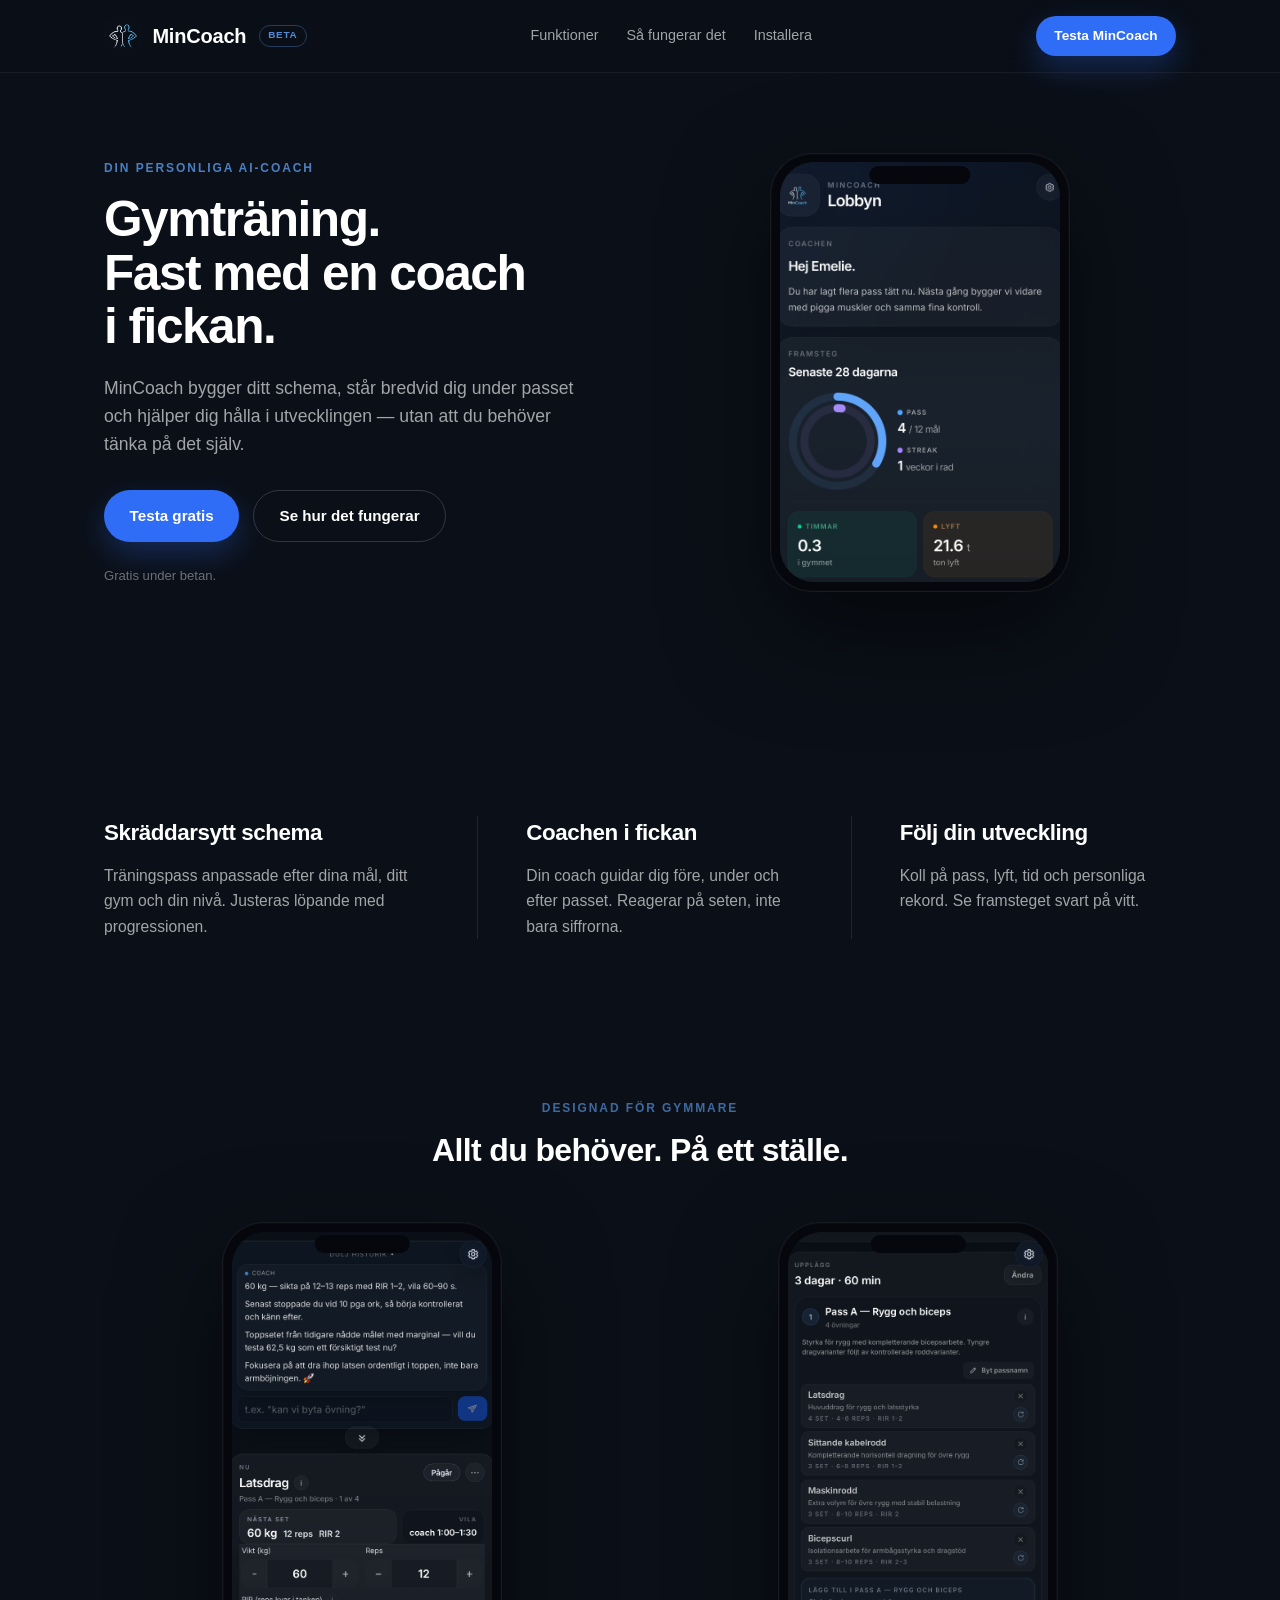
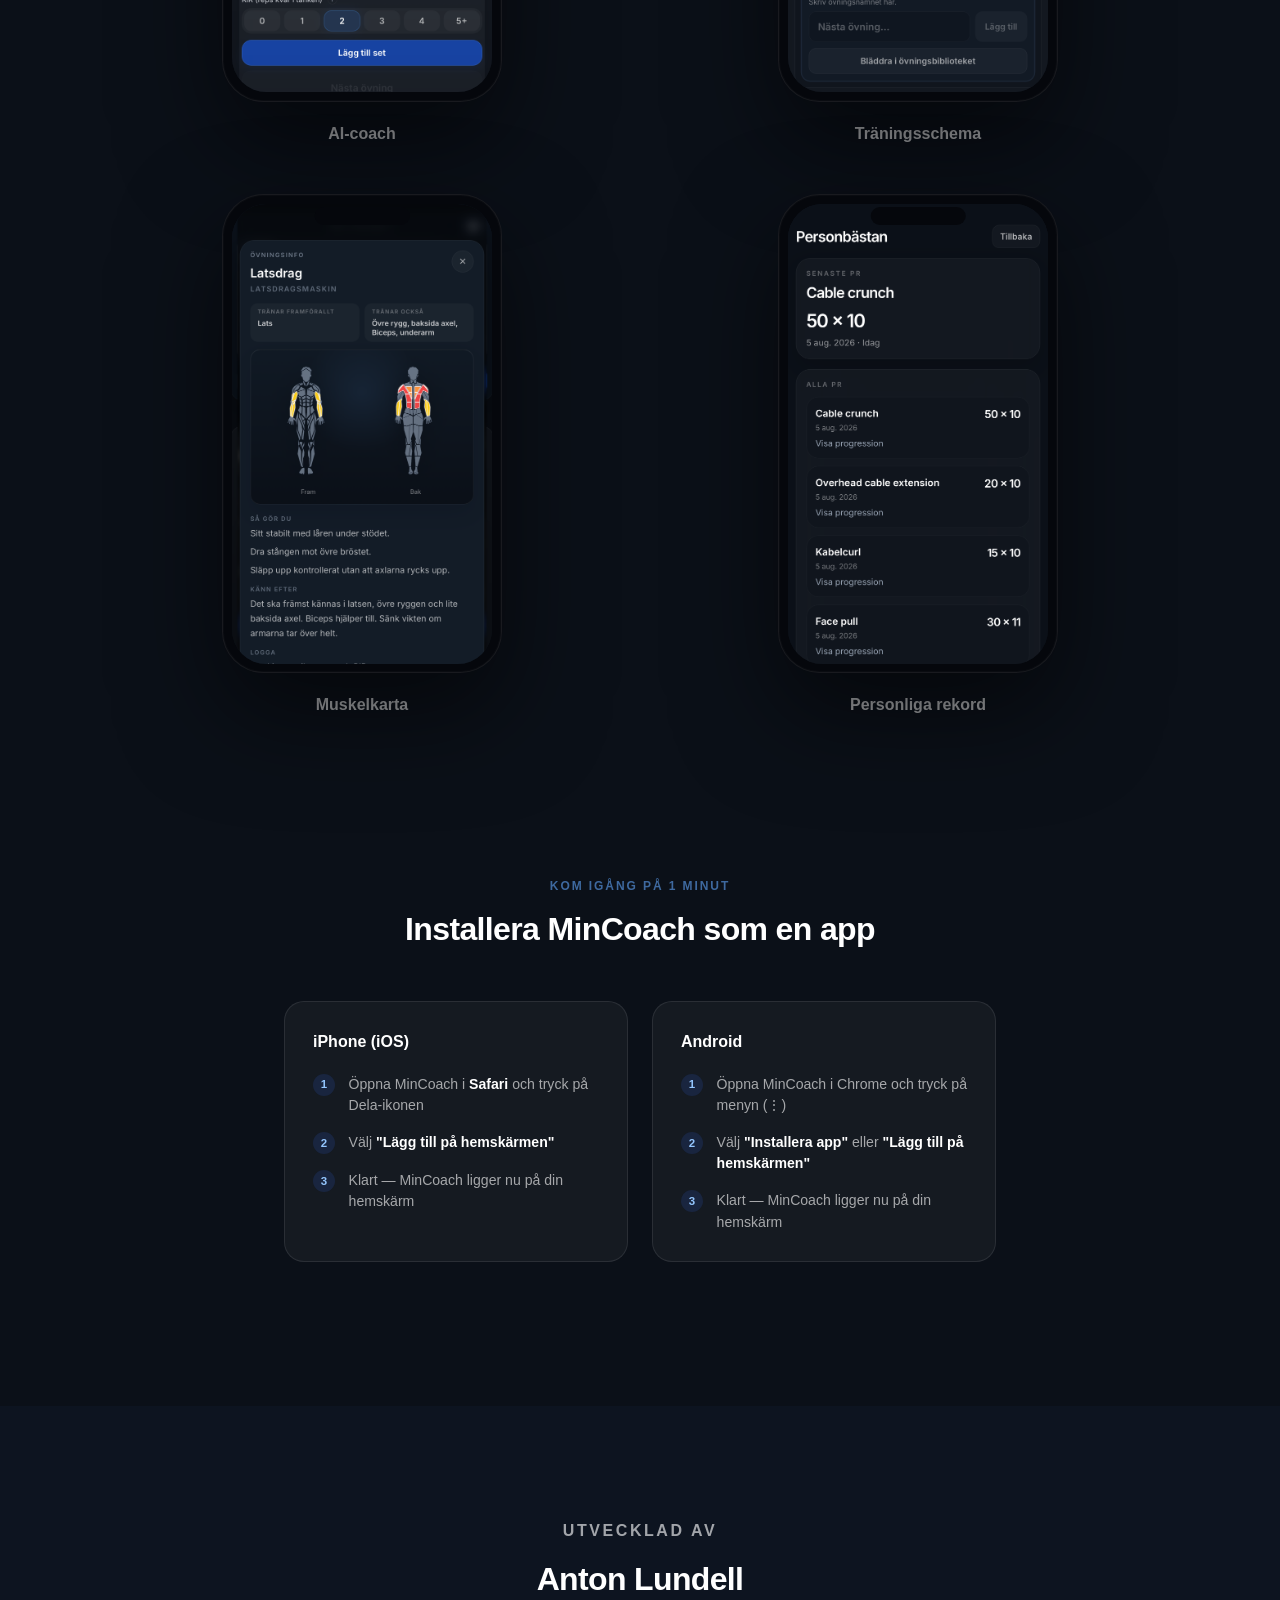
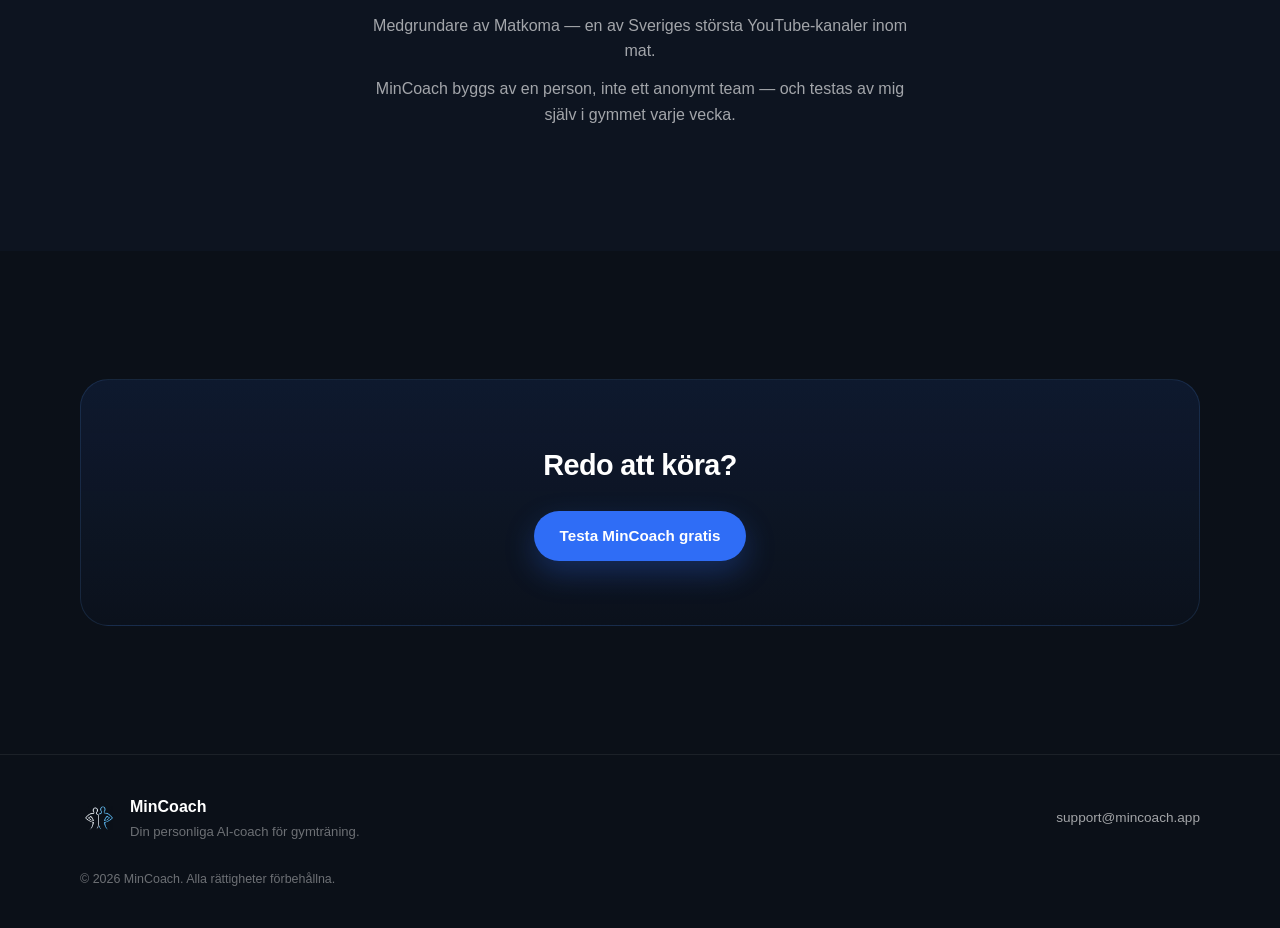
==== index.html @ 14e3d09b "Bygger marknadsföringssida för MinCoach Statisk HTML/CSS-sajt, separat repo från appen. Apple/Tesla-" ====
<!DOCTYPE html>
<html lang="sv">
<head>
<meta charset="UTF-8" />
<meta name="viewport" content="width=device-width, initial-scale=1" />
<title>MinCoach — Din AI-coach i gymmet</title>
<meta name="description" content="MinCoach är en AI-coach för gymträning. Skräddarsytt schema, coachning i realtid under passet, och koll på din utveckling — rakt i fickan." />
<link rel="icon" href="assets/favicon.png" />
<link rel="stylesheet" href="styles.css" />
</head>
<body>

  <header class="nav">
    <div class="nav-inner">
      <a href="#" class="logo">
        <img src="assets/logo-mark.png" alt="" class="logo-mark" />
        MinCoach
        <span class="beta-pill">Beta</span>
      </a>
      <nav class="nav-links">
        <a href="#funktioner">Funktioner</a>
        <a href="#skarmdumpar">Så fungerar det</a>
        <a href="#installera">Installera</a>
      </nav>
      <a href="https://app.mincoach.app" class="btn btn-primary btn-small">Testa MinCoach</a>
    </div>
  </header>

  <main>

    <section class="hero">
      <div class="hero-copy">
        <p class="eyebrow">Din personliga AI-coach</p>
        <h1>Gymträning.<br />Fast med en coach<br />i fickan.</h1>
        <p class="hero-sub">
          MinCoach bygger ditt schema, står bredvid dig under passet och
          hjälper dig hålla i utvecklingen — utan att du behöver tänka på det själv.
        </p>
        <div class="hero-actions">
          <a href="https://app.mincoach.app" class="btn btn-primary">Testa gratis</a>
          <a href="#skarmdumpar" class="btn btn-secondary">Se hur det fungerar</a>
        </div>
        <p class="hero-trust">Gratis under betan.</p>
      </div>

      <div class="hero-visual" aria-hidden="true">
        <div class="phone phone-lg">
          <div class="phone-notch"></div>
          <div class="screen screen-real">
            <img src="assets/screenshots/hero-lobby.png" alt="MinCoach lobby med coachens hälsning och veckans framsteg" />
          </div>
        </div>
      </div>
    </section>

    <section id="funktioner" class="features">
      <div class="feature">
        <h3>Skräddarsytt schema</h3>
        <p>Träningspass anpassade efter dina mål, ditt gym och din nivå. Justeras löpande med progressionen.</p>
      </div>
      <div class="feature">
        <h3>Coachen i fickan</h3>
        <p>Din coach guidar dig före, under och efter passet. Reagerar på seten, inte bara siffrorna.</p>
      </div>
      <div class="feature">
        <h3>Följ din utveckling</h3>
        <p>Koll på pass, lyft, tid och personliga rekord. Se framsteget svart på vitt.</p>
      </div>
    </section>

    <section id="skarmdumpar" class="showcase">
      <p class="section-eyebrow">Designad för gymmare</p>
      <h2>Allt du behöver. På ett ställe.</h2>

      <div class="showcase-grid">
        <figure class="showcase-item">
          <div class="phone phone-sm">
            <div class="phone-notch"></div>
            <div class="screen screen-mini screen-real">
              <img src="assets/screenshots/ai-coach.png" alt="Coachen ger tekniktips och nästa mål mitt i passet" />
            </div>
          </div>
          <figcaption>AI-coach</figcaption>
        </figure>

        <figure class="showcase-item">
          <div class="phone phone-sm">
            <div class="phone-notch"></div>
            <div class="screen screen-mini screen-real">
              <img src="assets/screenshots/schema.png" alt="Träningsschema med pass och övningar" />
            </div>
          </div>
          <figcaption>Träningsschema</figcaption>
        </figure>

        <figure class="showcase-item">
          <div class="phone phone-sm">
            <div class="phone-notch"></div>
            <div class="screen screen-mini screen-real">
              <img src="assets/screenshots/muskelkarta.png" alt="Övningsinfo med muskelkarta för Latsdrag" />
            </div>
          </div>
          <figcaption>Muskelkarta</figcaption>
        </figure>

        <figure class="showcase-item">
          <div class="phone phone-sm">
            <div class="phone-notch"></div>
            <div class="screen screen-mini screen-real">
              <img src="assets/screenshots/personbastan.png" alt="Personbästan med senaste personliga rekord" />
            </div>
          </div>
          <figcaption>Personliga rekord</figcaption>
        </figure>
      </div>
    </section>

    <section id="installera" class="install">
      <p class="section-eyebrow">Kom igång på 1 minut</p>
      <h2>Installera MinCoach som en app</h2>

      <div class="install-grid">
        <div class="install-col">
          <h3>iPhone (iOS)</h3>
          <ol class="steps">
            <li><span class="step-num">1</span><span>Öppna MinCoach i <strong>Safari</strong> och tryck på Dela-ikonen</span></li>
            <li><span class="step-num">2</span><span>Välj <strong>"Lägg till på hemskärmen"</strong></span></li>
            <li><span class="step-num">3</span><span>Klart — MinCoach ligger nu på din hemskärm</span></li>
          </ol>
        </div>
        <div class="install-col">
          <h3>Android</h3>
          <ol class="steps">
            <li><span class="step-num">1</span><span>Öppna MinCoach i Chrome och tryck på menyn (⋮)</span></li>
            <li><span class="step-num">2</span><span>Välj <strong>"Installera app"</strong> eller <strong>"Lägg till på hemskärmen"</strong></span></li>
            <li><span class="step-num">3</span><span>Klart — MinCoach ligger nu på din hemskärm</span></li>
          </ol>
        </div>
      </div>
    </section>

    <section class="founder">
      <div class="founder-inner">
        <p class="section-eyebrow">Utvecklad av</p>
        <h2>Anton Lundell</h2>
        <p>Medgrundare av Matkoma — en av Sveriges största YouTube-kanaler inom mat.</p>
        <p class="founder-note">MinCoach byggs av en person, inte ett anonymt team — och testas av mig själv i gymmet varje vecka.</p>
      </div>
    </section>

    <section class="cta-band">
      <h2>Redo att köra?</h2>
      <a href="https://app.mincoach.app" class="btn btn-primary">Testa MinCoach gratis</a>
    </section>

  </main>

  <footer class="footer">
    <div class="footer-inner">
      <div class="footer-brand">
        <img src="assets/logo-mark.png" alt="" class="logo-mark" />
        <div>
          <p class="footer-title">MinCoach</p>
          <p class="footer-tagline">Din personliga AI-coach för gymträning.</p>
        </div>
      </div>
      <a href="mailto:support@mincoach.app" class="footer-contact">support@mincoach.app</a>
    </div>
    <p class="footer-copy">© 2026 MinCoach. Alla rättigheter förbehållna.</p>
  </footer>

</body>
</html>
---- styles.css ----
:root {
  --bg: #0b1018;
  --bg-soft: #0d1420;
  --card: rgba(255, 255, 255, 0.045);
  --card-border: rgba(255, 255, 255, 0.09);
  --text: #ffffff;
  --text-muted: rgba(255, 255, 255, 0.62);
  --text-faint: rgba(255, 255, 255, 0.4);
  --accent: #2f6df6;
  --accent-hover: #4f83ff;
  --radius-lg: 1.75rem;
  --radius-md: 1.25rem;
  --radius-sm: 0.85rem;
  --max: 1120px;
}

* { box-sizing: border-box; }

html { scroll-behavior: smooth; }

#funktioner, #skarmdumpar, #installera {
  scroll-margin-top: 90px;
}

body {
  margin: 0;
  background: var(--bg);
  color: var(--text);
  font-family: -apple-system, BlinkMacSystemFont, "SF Pro Display", "Segoe UI", Roboto, sans-serif;
  line-height: 1.5;
  -webkit-font-smoothing: antialiased;
}

a { color: inherit; text-decoration: none; }

section { padding: 0 1.5rem; }

/* ---------- Nav ---------- */

.nav {
  position: sticky;
  top: 0;
  z-index: 40;
  background: rgba(11, 16, 24, 0.72);
  backdrop-filter: blur(14px);
  border-bottom: 1px solid rgba(255, 255, 255, 0.06);
}

.nav-inner {
  max-width: var(--max);
  margin: 0 auto;
  display: flex;
  align-items: center;
  justify-content: space-between;
  padding: 1rem 1.5rem;
  gap: 1.5rem;
}

.logo {
  display: flex;
  align-items: center;
  gap: 0.65rem;
  font-weight: 600;
  font-size: 1.25rem;
  letter-spacing: -0.01em;
}

.logo-mark {
  width: 38px;
  height: 38px;
  border-radius: 10px;
  object-fit: cover;
  display: inline-block;
  flex-shrink: 0;
}

.beta-pill {
  font-size: 0.62rem;
  font-weight: 700;
  text-transform: uppercase;
  letter-spacing: 0.08em;
  color: rgba(96, 165, 250, 0.85);
  border: 1px solid rgba(96, 165, 250, 0.3);
  border-radius: 999px;
  padding: 0.15rem 0.5rem;
  margin-left: 0.15rem;
}

.nav-links {
  display: flex;
  gap: 1.75rem;
  font-size: 0.9rem;
  color: var(--text-muted);
}

.nav-links a:hover { color: var(--text); }

@media (max-width: 720px) {
  .nav-links { display: none; }
}

/* ---------- Buttons ---------- */

.btn {
  display: inline-flex;
  align-items: center;
  justify-content: center;
  padding: 0.85rem 1.6rem;
  border-radius: 999px;
  font-size: 0.95rem;
  font-weight: 600;
  transition: background 0.15s ease, border-color 0.15s ease, transform 0.15s ease;
}

.btn:active { transform: scale(0.98); }

.btn-primary {
  background: var(--accent);
  color: #fff;
  box-shadow: 0 12px 30px rgba(47, 109, 246, 0.28);
}

.btn-primary:hover { background: var(--accent-hover); }

.btn-secondary {
  background: transparent;
  border: 1px solid rgba(255, 255, 255, 0.16);
  color: var(--text);
}

.btn-secondary:hover { background: rgba(255, 255, 255, 0.06); }

.btn-small { padding: 0.6rem 1.15rem; font-size: 0.85rem; }

/* ---------- Hero ---------- */

.hero {
  max-width: var(--max);
  margin: 0 auto;
  display: grid;
  grid-template-columns: 1fr 1fr;
  gap: 3rem;
  align-items: center;
  padding-top: 5rem;
  padding-bottom: 5rem;
}

.eyebrow {
  font-size: 0.75rem;
  font-weight: 700;
  text-transform: uppercase;
  letter-spacing: 0.16em;
  color: rgba(96, 165, 250, 0.75);
  margin: 0 0 1rem;
}

.hero h1 {
  font-size: 3.1rem;
  line-height: 1.08;
  letter-spacing: -0.03em;
  margin: 0 0 1.25rem;
  font-weight: 650;
}

.hero-sub {
  font-size: 1.1rem;
  line-height: 1.6;
  color: var(--text-muted);
  max-width: 30rem;
  margin: 0 0 2rem;
}

.hero-actions {
  display: flex;
  gap: 0.85rem;
  flex-wrap: wrap;
  margin-bottom: 1.5rem;
}

.hero-trust {
  margin: 0;
  font-size: 0.82rem;
  color: var(--text-faint);
}

.hero-visual { display: flex; justify-content: center; }

/* ---------- Phone mockup ---------- */

.phone {
  position: relative;
  border-radius: 2.6rem;
  background: #05070c;
  border: 1px solid rgba(255, 255, 255, 0.08);
  box-shadow: 0 40px 100px rgba(0, 0, 0, 0.55), inset 0 0 0 1px rgba(255, 255, 255, 0.02);
  padding: 0.55rem;
}

.phone-lg { width: 300px; }
.phone-sm { width: 280px; }

.phone-notch {
  position: absolute;
  top: 0.75rem;
  left: 50%;
  transform: translateX(-50%);
  width: 34%;
  height: 18px;
  background: #05070c;
  border-radius: 999px;
  z-index: 2;
}

.screen {
  background: linear-gradient(180deg, #0d141f 0%, #0b1018 100%);
  border-radius: 2.15rem;
  padding: 1.6rem 0.85rem 1rem;
  min-height: 420px;
  display: flex;
  flex-direction: column;
  gap: 0.65rem;
}

.screen-mini { min-height: 300px; padding: 1.4rem 0.7rem 0.85rem; gap: 0.55rem; }

.screen-real {
  padding: 0;
  overflow: hidden;
  display: block;
  height: 420px;
}

.screen-mini.screen-real {
  height: 460px;
}

.screen-real img {
  width: 100%;
  height: 100%;
  object-fit: cover;
  object-position: top center;
  display: block;
}

.screen-header {
  display: flex;
  flex-direction: column;
  gap: 0.1rem;
  margin-bottom: 0.35rem;
}

.screen-brand {
  font-size: 0.55rem;
  font-weight: 700;
  letter-spacing: 0.16em;
  color: rgba(96, 165, 250, 0.6);
}

.screen-title {
  font-size: 1.05rem;
  font-weight: 650;
}

.card {
  background: var(--card);
  border: 1px solid var(--card-border);
  border-radius: 1rem;
  padding: 0.8rem 0.9rem;
}

.card-label {
  font-size: 0.55rem;
  font-weight: 700;
  text-transform: uppercase;
  letter-spacing: 0.1em;
  color: var(--text-faint);
  margin: 0 0 0.3rem;
}

.card-title {
  font-size: 0.92rem;
  font-weight: 650;
  margin: 0 0 0.3rem;
}

.card-title.lg { font-size: 1.3rem; }

.card-body {
  font-size: 0.72rem;
  line-height: 1.45;
  color: var(--text-muted);
  margin: 0;
}

.card.mt { margin-top: 0.5rem; }

.ring {
  --pct: 50%;
  width: 64px;
  height: 64px;
  border-radius: 50%;
  margin: 0.4rem 0;
  background: conic-gradient(var(--accent) calc(var(--pct)), rgba(255,255,255,0.08) 0);
  position: relative;
}

.ring::after {
  content: "";
  position: absolute;
  inset: 8px;
  border-radius: 50%;
  background: #0d141f;
}

.stat-row { display: flex; gap: 1.1rem; }

.stat { display: flex; flex-direction: column; gap: 0.15rem; font-size: 0.65rem; }

.dot { width: 6px; height: 6px; border-radius: 50%; margin-bottom: 0.1rem; }
.dot-blue { background: #60a5fa; }
.dot-green { background: #6ee7b7; }

.stat-num { font-size: 0.95rem; font-weight: 650; }
.stat-num small { font-size: 0.65rem; color: var(--text-faint); font-weight: 500; }
.stat-label { color: var(--text-faint); }

.next-card {
  display: flex;
  align-items: center;
  justify-content: space-between;
}

.pill {
  display: inline-flex;
  align-items: center;
  justify-content: center;
  background: var(--accent);
  color: #fff;
  font-size: 0.68rem;
  font-weight: 650;
  padding: 0.45rem 0.8rem;
  border-radius: 999px;
}

.pill-block { width: 100%; margin-top: 0.5rem; }

.mini-log { display: flex; flex-direction: column; gap: 0.4rem; }

.mini-row {
  display: flex;
  justify-content: space-between;
  gap: 0.5rem;
  font-size: 0.68rem;
  background: rgba(255,255,255,0.03);
  border: 1px solid rgba(255,255,255,0.06);
  border-radius: 0.6rem;
  padding: 0.45rem 0.6rem;
  white-space: nowrap;
}

.mini-row.muted { opacity: 0.5; }

.timer-ring {
  width: 100%;
  height: 46px;
  border-radius: 0.8rem;
  background: linear-gradient(90deg, rgba(96,165,250,0.35) 40%, rgba(255,255,255,0.05) 0);
  border: 1px solid rgba(255,255,255,0.08);
}

.input-row { display: flex; gap: 0.4rem; align-items: center; }

.chip {
  flex: 1;
  text-align: center;
  padding: 0.5rem 0;
  border-radius: 0.6rem;
  background: rgba(255,255,255,0.04);
  border: 1px solid rgba(255,255,255,0.08);
  font-size: 0.8rem;
  font-weight: 600;
}

.chip-fill { background: rgba(47,109,246,0.14); border-color: rgba(96,165,250,0.3); flex: 2; }

.bar-chart {
  display: flex;
  align-items: flex-end;
  gap: 0.4rem;
  height: 56px;
  margin: 0.3rem 0;
}

.bar-chart span {
  flex: 1;
  height: var(--h);
  background: linear-gradient(180deg, #60a5fa, rgba(47,109,246,0.35));
  border-radius: 0.3rem;
}

/* ---------- Section headers ---------- */

.section-eyebrow {
  font-size: 0.75rem;
  font-weight: 700;
  text-transform: uppercase;
  letter-spacing: 0.16em;
  color: rgba(96, 165, 250, 0.6);
  text-align: center;
  margin: 0 0 0.6rem;
}

.showcase h2,
.founder h2 {
  text-align: center;
  font-size: 2rem;
  letter-spacing: -0.02em;
  margin: 0 0 3rem;
}

/* ---------- Features ---------- */

.features {
  max-width: var(--max);
  margin: 9rem auto 10rem;
  display: grid;
  grid-template-columns: repeat(3, 1fr);
  gap: 3rem;
}

.feature {
  padding: 0 0 0 3rem;
  border-left: 1px solid rgba(255, 255, 255, 0.09);
}

.feature:first-child {
  padding-left: 0;
  border-left: none;
}

.feature h3 {
  font-size: 1.4rem;
  font-weight: 650;
  margin: 0 0 0.85rem;
  letter-spacing: -0.02em;
}

.feature p {
  font-size: 0.98rem;
  line-height: 1.6;
  color: var(--text-muted);
  margin: 0;
}

/* ---------- Showcase ---------- */

.showcase { max-width: var(--max); margin: 0 auto 10rem; text-align: center; }

.showcase-grid {
  display: grid;
  grid-template-columns: repeat(2, 1fr);
  gap: 3rem 2.5rem;
  justify-items: center;
}

.showcase-item { margin: 0; }

.showcase-item figcaption {
  margin-top: 1.25rem;
  font-size: 1rem;
  font-weight: 600;
  color: var(--text-muted);
}

/* ---------- Install ---------- */

.install { max-width: 760px; margin: 0 auto 9rem; text-align: center; }

.install h2 { font-size: 2rem; letter-spacing: -0.02em; margin: 0 0 3rem; }

.install-grid {
  display: grid;
  grid-template-columns: 1fr 1fr;
  gap: 1.5rem;
  text-align: left;
}

.install-col {
  background: var(--card);
  border: 1px solid var(--card-border);
  border-radius: var(--radius-md);
  padding: 1.75rem;
}

.install-col h3 {
  display: flex;
  align-items: center;
  gap: 0.5rem;
  font-size: 1rem;
  margin: 0 0 1.25rem;
}

.steps { list-style: none; margin: 0; padding: 0; display: flex; flex-direction: column; gap: 1rem; }

.steps li { display: flex; gap: 0.85rem; align-items: flex-start; font-size: 0.88rem; color: var(--text-muted); line-height: 1.5; }

.step-num {
  flex-shrink: 0;
  width: 22px;
  height: 22px;
  border-radius: 50%;
  background: rgba(47, 109, 246, 0.14);
  color: #93c5fd;
  font-size: 0.72rem;
  font-weight: 700;
  display: flex;
  align-items: center;
  justify-content: center;
}

.steps strong { color: var(--text); }

/* ---------- Founder ---------- */

.founder { padding: 7rem 1.5rem; background: var(--bg-soft); }

.founder-inner { max-width: 560px; margin: 0 auto; text-align: center; }

.founder h2 { margin-bottom: 0.6rem; }

.founder p {
  font-size: 1rem;
  color: var(--text-muted);
  line-height: 1.6;
  margin: 0 0 0.75rem;
}

.founder-note { font-size: 0.88rem; color: var(--text-faint); }

/* ---------- CTA band ---------- */

.cta-band {
  max-width: var(--max);
  margin: 8rem auto;
  text-align: center;
  padding: 4rem 2rem;
  background: linear-gradient(180deg, rgba(47,109,246,0.1), rgba(47,109,246,0.02));
  border: 1px solid rgba(96,165,250,0.14);
  border-radius: var(--radius-lg);
}

.cta-band h2 { font-size: 1.8rem; margin: 0 0 1.5rem; letter-spacing: -0.02em; }

/* ---------- Footer ---------- */

.footer { border-top: 1px solid rgba(255,255,255,0.07); padding: 2.5rem 1.5rem; }

.footer-inner {
  max-width: var(--max);
  margin: 0 auto;
  display: flex;
  align-items: center;
  justify-content: space-between;
  gap: 1rem;
  flex-wrap: wrap;
}

.footer-brand { display: flex; align-items: center; gap: 0.75rem; }

.footer-title { font-weight: 650; margin: 0; }
.footer-tagline { font-size: 0.82rem; color: var(--text-faint); margin: 0.15rem 0 0; }

.footer-contact { font-size: 0.85rem; color: var(--text-muted); }
.footer-contact:hover { color: var(--text); }

.footer-copy {
  max-width: var(--max);
  margin: 1.75rem auto 0;
  font-size: 0.78rem;
  color: var(--text-faint);
}

/* ---------- Responsive ---------- */

@media (max-width: 900px) {
  .hero { grid-template-columns: 1fr; padding-top: 3rem; text-align: center; }
  .hero-copy { display: flex; flex-direction: column; align-items: center; }
  .hero-actions { justify-content: center; }
  .hero h1 { font-size: 2.3rem; }
  .features { grid-template-columns: 1fr; gap: 2.5rem; text-align: center; margin: 6rem auto 7rem; }
  .feature { padding: 2.5rem 0 0; border-left: none; border-top: 1px solid rgba(255, 255, 255, 0.09); }
  .feature:first-child { padding-top: 0; border-top: none; }
  .install-grid { grid-template-columns: 1fr; }
}

@media (max-width: 640px) {
  .showcase-grid { grid-template-columns: 1fr; gap: 3.5rem; }
  .phone-sm { width: 100%; max-width: 280px; }
}

@media (max-width: 480px) {
  .phone-lg { width: 240px; }
}
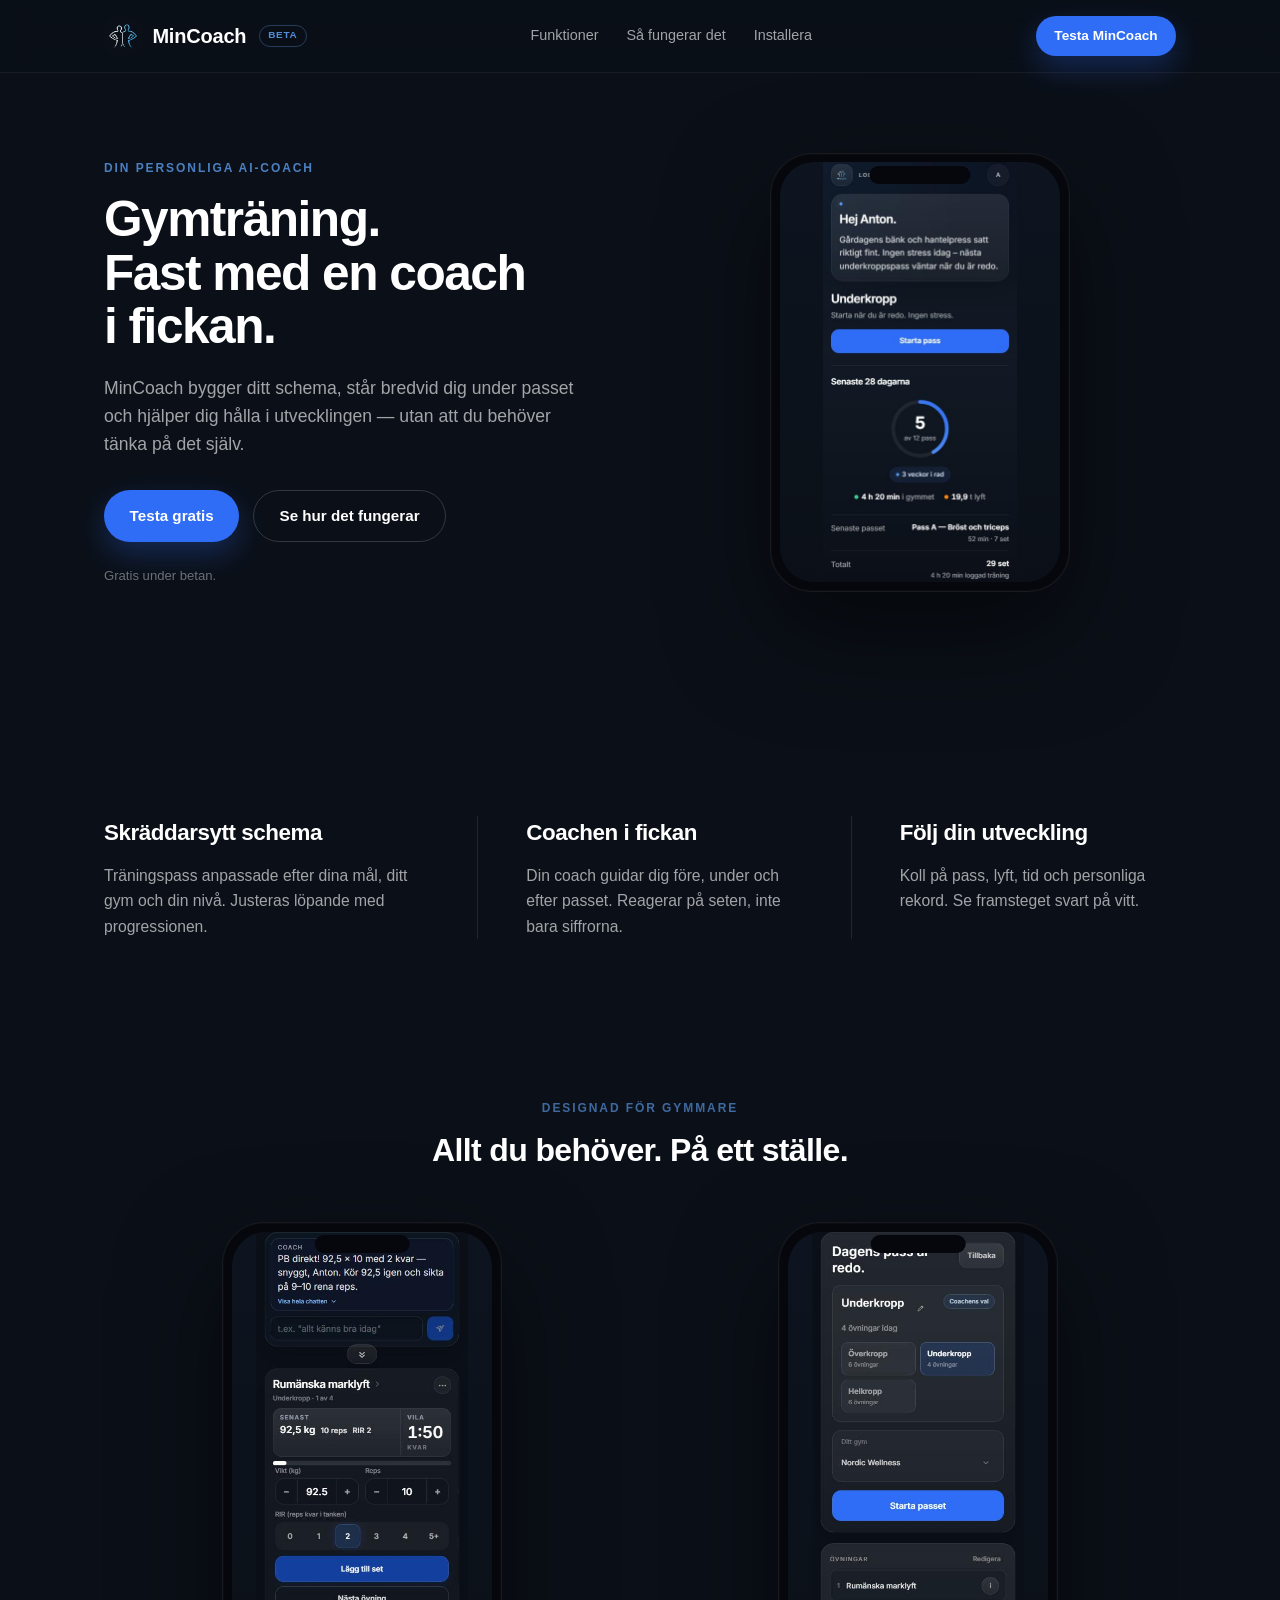
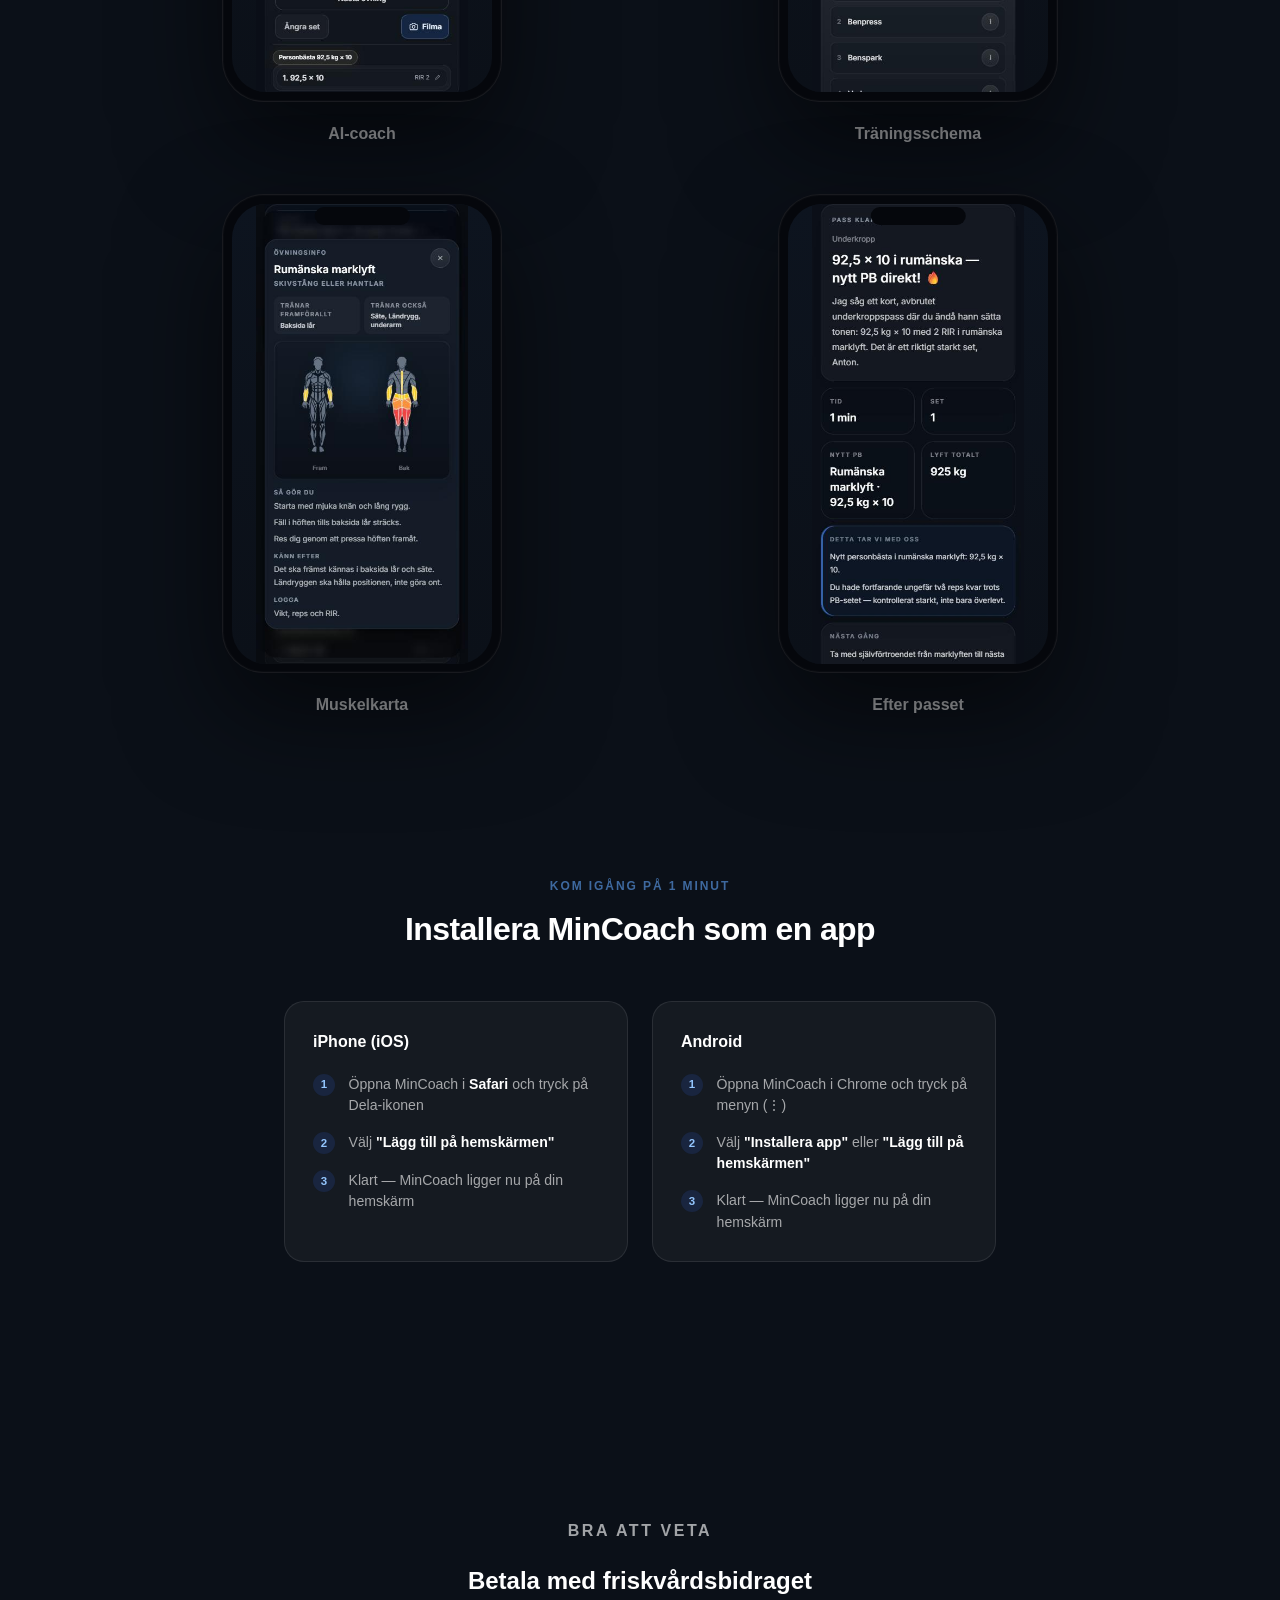
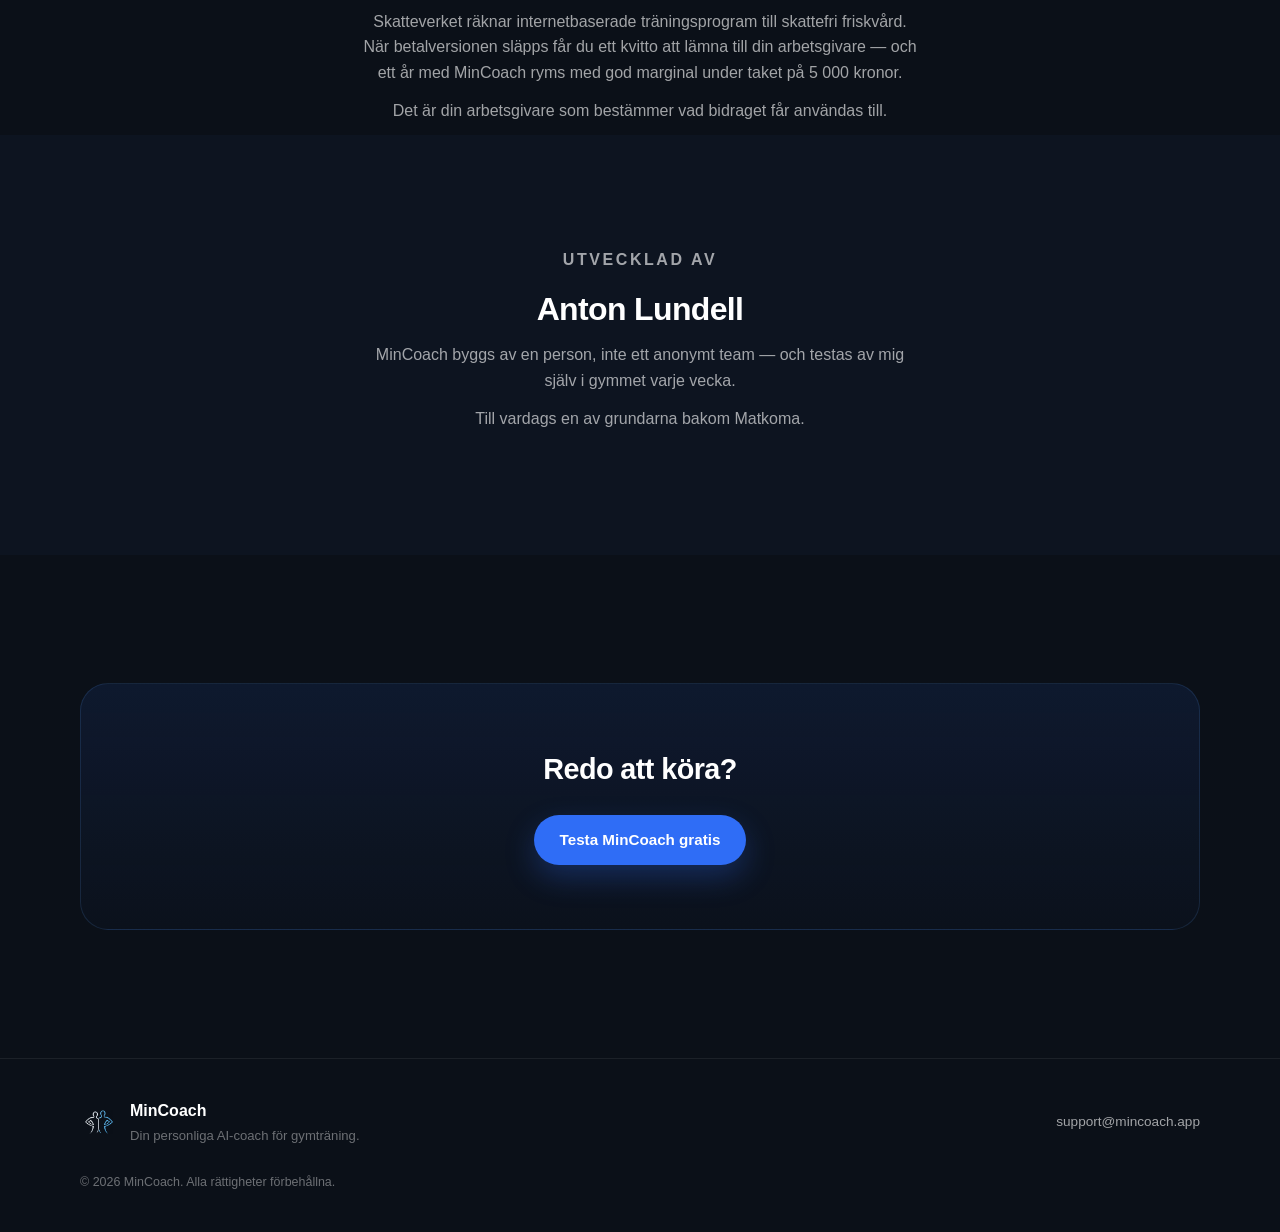
==== commit 727b9f74: "Hela skärmdumpen syns, friskvårdsbidraget nämns, och Matkoma tonas ner Tre saker på sajten.  1. Skär" ====
--- a/index.html
+++ b/index.html
@@ -47,7 +47,7 @@
         <div class="phone phone-lg">
           <div class="phone-notch"></div>
           <div class="screen screen-real">
-            <img src="assets/screenshots/hero-lobby.png" alt="MinCoach lobby med coachens hälsning och veckans framsteg" />
+            <img src="assets/screenshots/hero-lobby.jpg" alt="MinCoach lobby: coachen hälsar och sammanfattar senaste 28 dagarna" />
           </div>
         </div>
       </div>
@@ -77,7 +77,7 @@
           <div class="phone phone-sm">
             <div class="phone-notch"></div>
             <div class="screen screen-mini screen-real">
-              <img src="assets/screenshots/ai-coach.png" alt="Coachen ger tekniktips och nästa mål mitt i passet" />
+              <img src="assets/screenshots/ai-coach.jpg" alt="Coachen reagerar på ett nytt personbästa mitt i passet" />
             </div>
           </div>
           <figcaption>AI-coach</figcaption>
@@ -87,7 +87,7 @@
           <div class="phone phone-sm">
             <div class="phone-notch"></div>
             <div class="screen screen-mini screen-real">
-              <img src="assets/screenshots/schema.png" alt="Träningsschema med pass och övningar" />
+              <img src="assets/screenshots/schema.jpg" alt="Dagens pass med val av upplägg, gym och övningslista" />
             </div>
           </div>
           <figcaption>Träningsschema</figcaption>
@@ -97,7 +97,7 @@
           <div class="phone phone-sm">
             <div class="phone-notch"></div>
             <div class="screen screen-mini screen-real">
-              <img src="assets/screenshots/muskelkarta.png" alt="Övningsinfo med muskelkarta för Latsdrag" />
+              <img src="assets/screenshots/muskelkarta.jpg" alt="Övningsinfo för rumänska marklyft med muskelkarta fram och bak" />
             </div>
           </div>
           <figcaption>Muskelkarta</figcaption>
@@ -107,10 +107,10 @@
           <div class="phone phone-sm">
             <div class="phone-notch"></div>
             <div class="screen screen-mini screen-real">
-              <img src="assets/screenshots/personbastan.png" alt="Personbästan med senaste personliga rekord" />
+              <img src="assets/screenshots/sammanfattning.jpg" alt="Sammanfattning efter passet med nytt personbästa och vad vi tar med oss" />
             </div>
           </div>
-          <figcaption>Personliga rekord</figcaption>
+          <figcaption>Efter passet</figcaption>
         </figure>
       </div>
     </section>
@@ -139,12 +139,28 @@
       </div>
     </section>
 
+    <section class="friskvard">
+      <div class="friskvard-inner">
+        <p class="section-eyebrow">Bra att veta</p>
+        <h2>Betala med friskvårdsbidraget</h2>
+        <p>
+          Skatteverket räknar internetbaserade träningsprogram till skattefri
+          friskvård. När betalversionen släpps får du ett kvitto att lämna till
+          din arbetsgivare — och ett år med MinCoach ryms med god marginal
+          under taket på 5&nbsp;000 kronor.
+        </p>
+        <p class="friskvard-note">
+          Det är din arbetsgivare som bestämmer vad bidraget får användas till.
+        </p>
+      </div>
+    </section>
+
     <section class="founder">
       <div class="founder-inner">
         <p class="section-eyebrow">Utvecklad av</p>
         <h2>Anton Lundell</h2>
-        <p>Medgrundare av Matkoma — en av Sveriges största YouTube-kanaler inom mat.</p>
-        <p class="founder-note">MinCoach byggs av en person, inte ett anonymt team — och testas av mig själv i gymmet varje vecka.</p>
+        <p>MinCoach byggs av en person, inte ett anonymt team — och testas av mig själv i gymmet varje vecka.</p>
+        <p class="founder-note">Till vardags en av grundarna bakom Matkoma.</p>
       </div>
     </section>
 
--- a/styles.css
+++ b/styles.css
@@ -234,10 +234,13 @@
   height: 460px;
 }
 
+/* contain, inte cover. Med cover beskars skärmdumparna i sidled — "God kväll
+   Emelie" blev "Emelie" och "Senaste 28 dagarna" blev "aste 28 dagarna".
+   Poängen med bilden är att visa appen, inte att fylla ramen. */
 .screen-real img {
   width: 100%;
   height: 100%;
-  object-fit: cover;
+  object-fit: contain;
   object-position: top center;
   display: block;
 }
@@ -522,6 +525,25 @@
 
 /* ---------- Founder ---------- */
 
+/* ---------- Friskvård ---------- */
+
+.friskvard { padding: 7rem 1.5rem 0; }
+
+.friskvard-inner { max-width: 560px; margin: 0 auto; text-align: center; }
+
+.friskvard h2 { margin-bottom: 0.6rem; }
+
+.friskvard p {
+  font-size: 1rem;
+  color: var(--text-muted);
+  line-height: 1.6;
+  margin: 0 0 0.75rem;
+}
+
+.friskvard-note { font-size: 0.88rem; color: var(--text-faint); }
+
+/* ---------- Founder ---------- */
+
 .founder { padding: 7rem 1.5rem; background: var(--bg-soft); }
 
 .founder-inner { max-width: 560px; margin: 0 auto; text-align: center; }
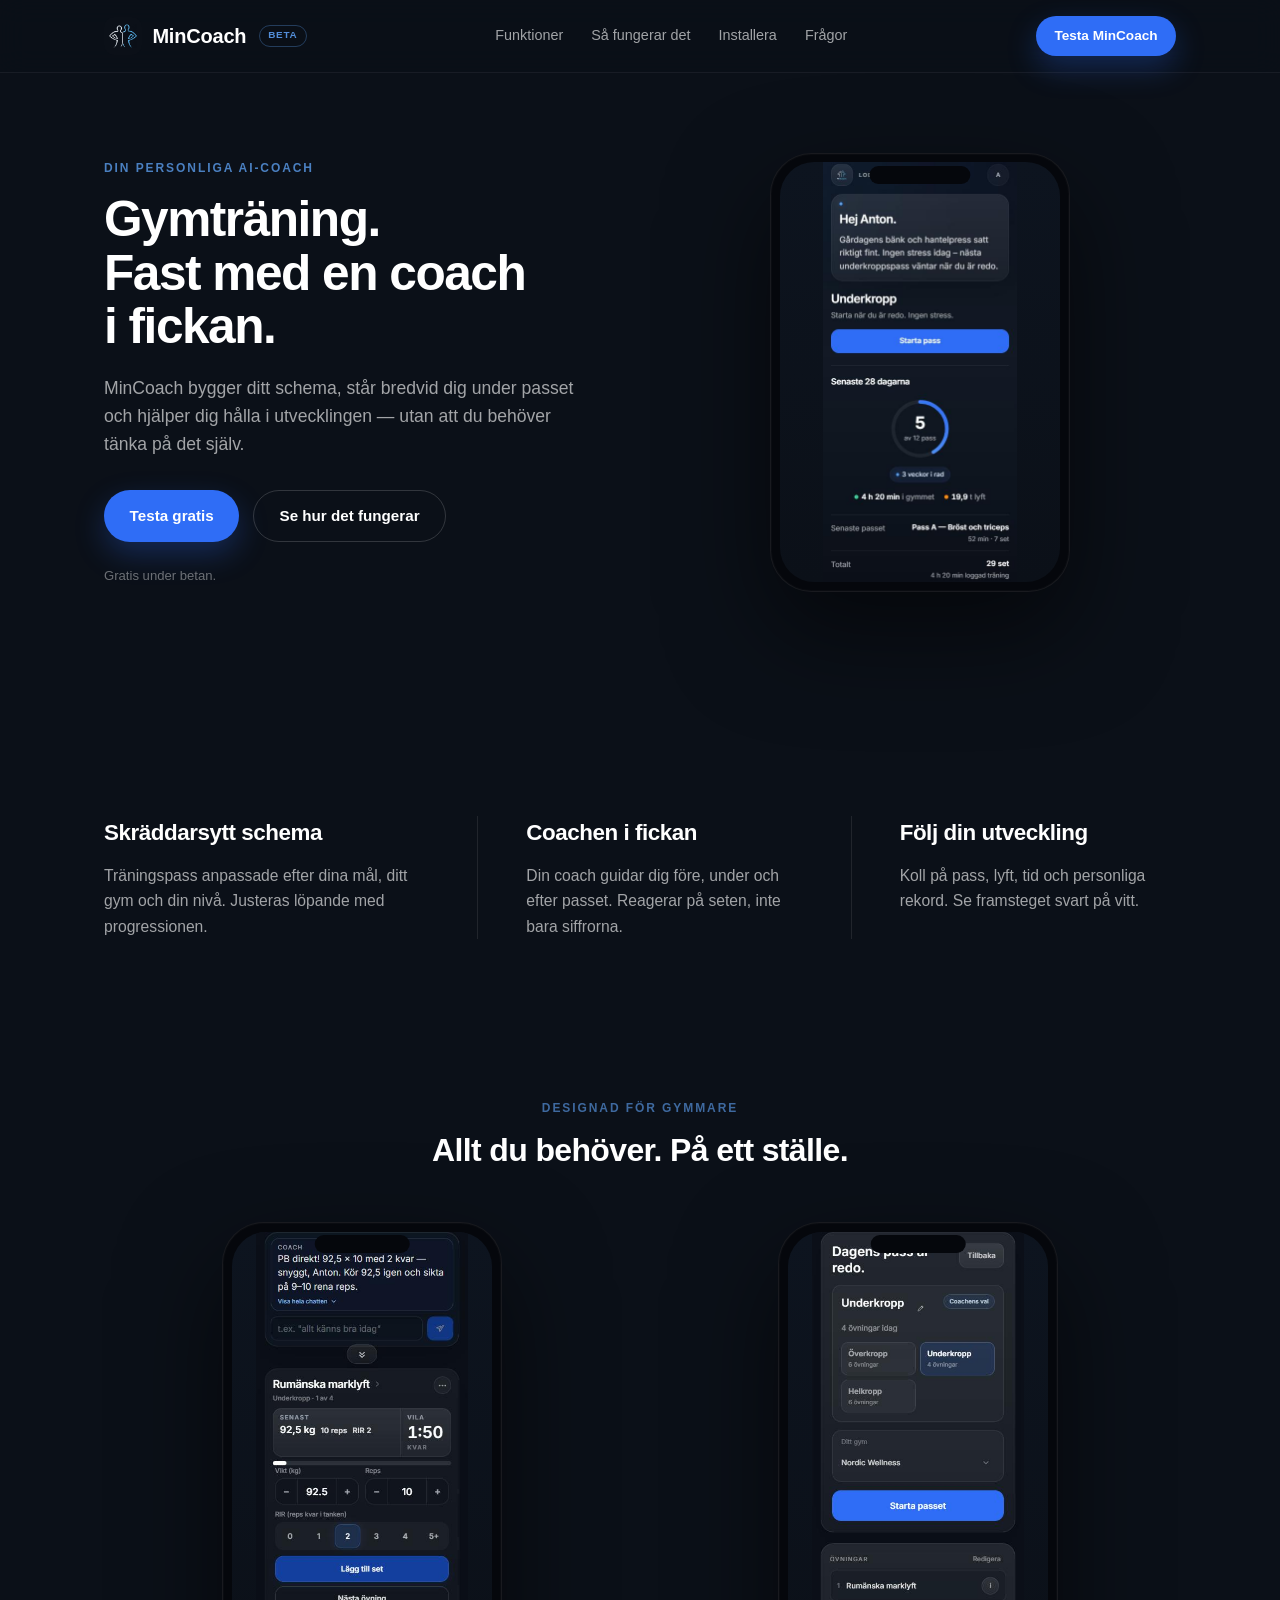
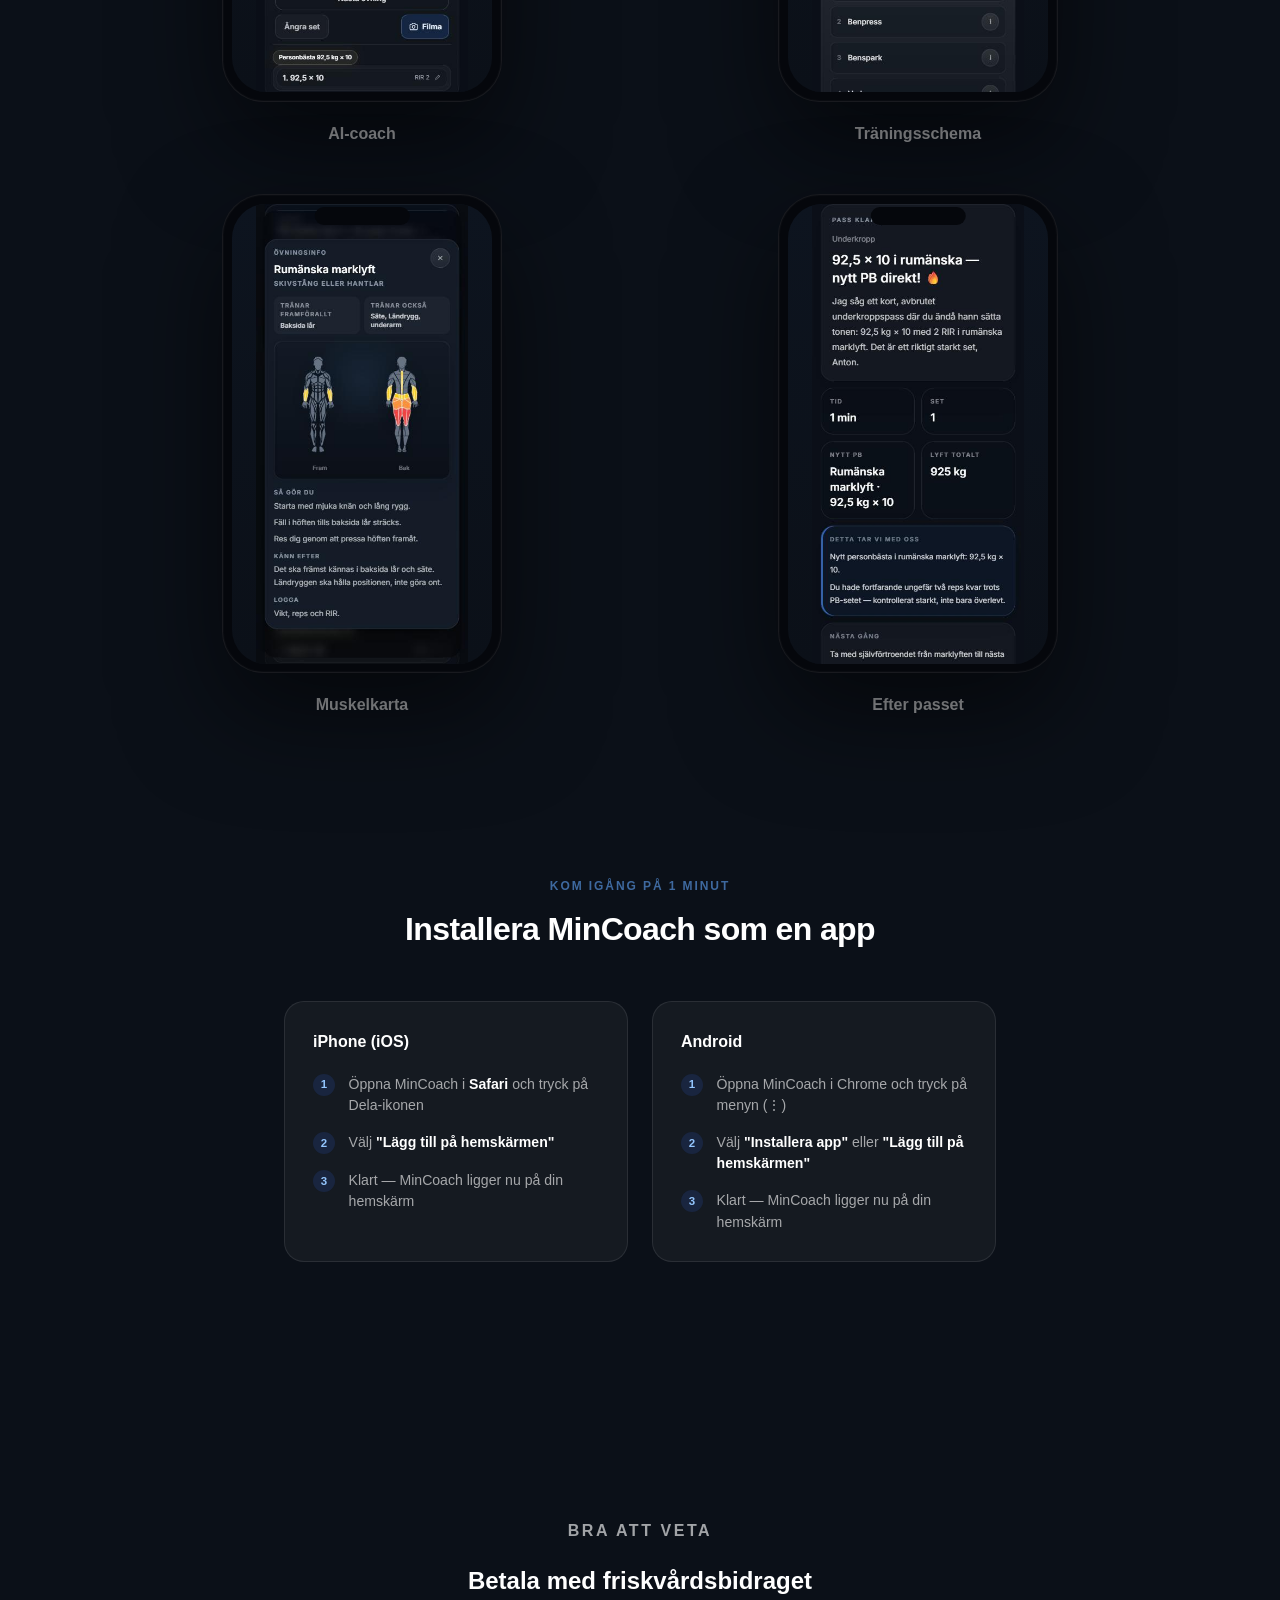
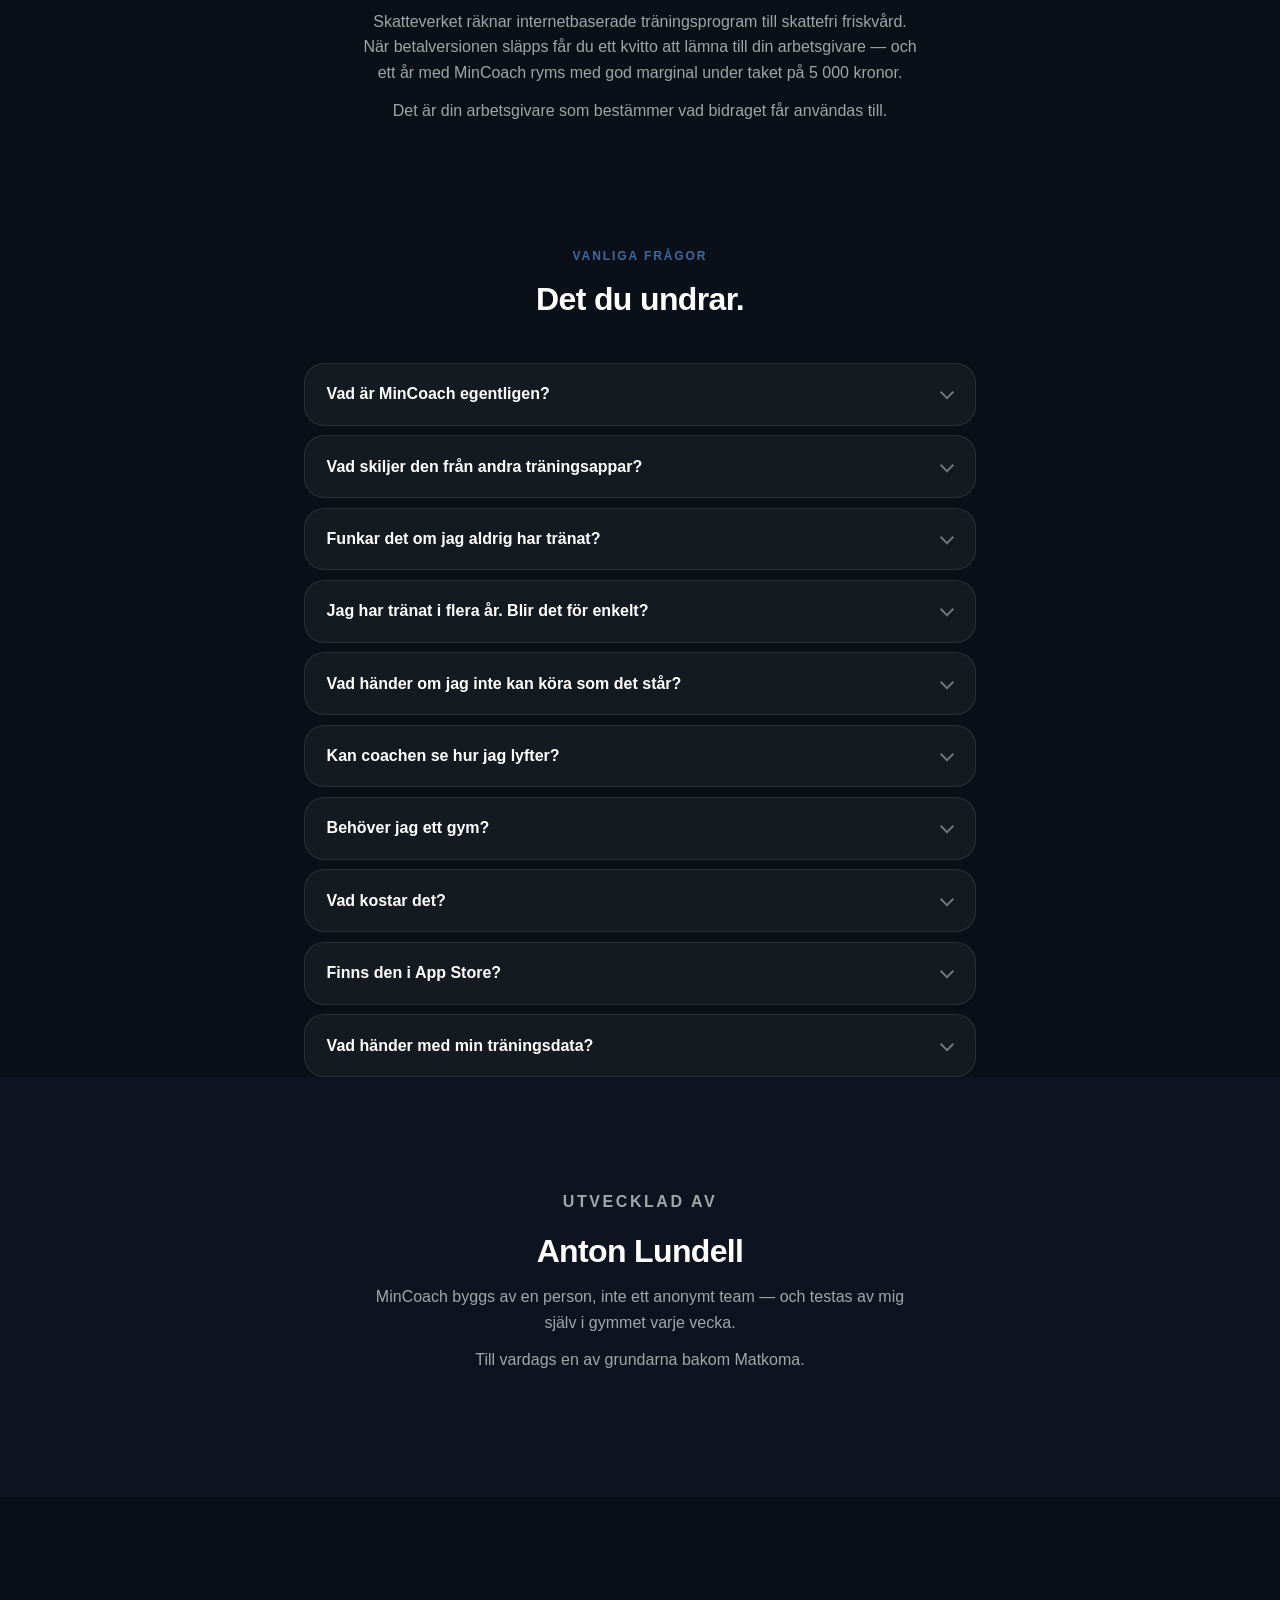
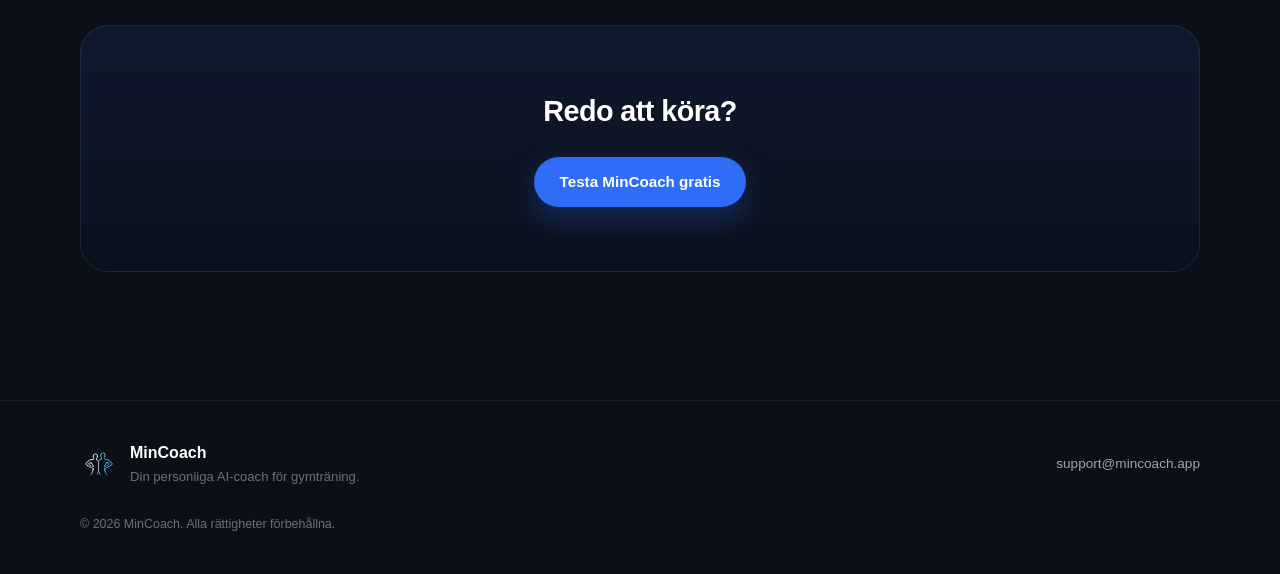
==== commit 8272ee8b: "Vanliga frågor, med Adrians egna ord Tio frågor, som accordion i ren HTML (details/summary) — ingen " ====
--- a/index.html
+++ b/index.html
@@ -21,6 +21,7 @@
         <a href="#funktioner">Funktioner</a>
         <a href="#skarmdumpar">Så fungerar det</a>
         <a href="#installera">Installera</a>
+        <a href="#fragor">Frågor</a>
       </nav>
       <a href="https://app.mincoach.app" class="btn btn-primary btn-small">Testa MinCoach</a>
     </div>
@@ -155,6 +156,145 @@
       </div>
     </section>
 
+    <section id="fragor" class="faq">
+      <p class="section-eyebrow">Vanliga frågor</p>
+      <h2>Det du undrar.</h2>
+
+      <div class="faq-list">
+        <details class="faq-item">
+          <summary>Vad är MinCoach egentligen?</summary>
+          <div class="faq-body">
+            <p>
+              En coach, inte en träningsdagbok. Den bygger ditt schema, följer
+              med in i gymmet och säger något om setet du just gjorde — i stället
+              för att bara spara siffran.
+            </p>
+          </div>
+        </details>
+
+        <details class="faq-item">
+          <summary>Vad skiljer den från andra träningsappar?</summary>
+          <div class="faq-body">
+            <p>
+              De flesta appar bygger ett program och lämnar dig sedan ensam med
+              det. MinCoach står kvar under passet. Den ser att du fick två reps
+              mer än sist, att marginalen krympte på tredje setet, att du står i
+              ett annat gym idag — och svarar på det, medan du står där.
+            </p>
+          </div>
+        </details>
+
+        <details class="faq-item">
+          <summary>Funkar det om jag aldrig har tränat?</summary>
+          <div class="faq-body">
+            <p>
+              Du behöver inte kunna något om program, progression eller
+              periodisering. Det är coachens jobb, och den förklarar varför den
+              gör som den gör om du frågar.
+            </p>
+            <p>
+              En sak får du lära dig: efter varje set frågar coachen hur många
+              reps du hade kvar. I början gissar man. Det är helt okej — det är
+              så man lär sig känna skillnad på tungt och nästan slut.
+            </p>
+          </div>
+        </details>
+
+        <details class="faq-item">
+          <summary>Jag har tränat i flera år. Blir det för enkelt?</summary>
+          <div class="faq-body">
+            <p>
+              En av betatestarna har tränat länge. Han körde fem kilo på ett
+              framåtlyft, coachen sa att det var för lätt och föreslog 7,5. Han
+              ville ta tio. Det gick inte.
+            </p>
+            <blockquote class="faq-quote">
+              <p>"Så den visste min begränsning bättre än mig 😂"</p>
+              <cite>Adrian, betatestare</cite>
+            </blockquote>
+          </div>
+        </details>
+
+        <details class="faq-item">
+          <summary>Vad händer om jag inte kan köra som det står?</summary>
+          <div class="faq-body">
+            <p>
+              Maskinen är upptagen, axeln känns konstig, du har bara fyrtio
+              minuter. Säg det till coachen — den justerar hellre passet än låter
+              dig hoppa över det.
+            </p>
+            <p>
+              Schemat är ett förslag, inte ett kontrakt.
+            </p>
+          </div>
+        </details>
+
+        <details class="faq-item">
+          <summary>Kan coachen se hur jag lyfter?</summary>
+          <div class="faq-body">
+            <p>
+              Ja. Det finns en kameraknapp i passet — filma ett set, så tittar
+              coachen på det och säger vad den ser.
+            </p>
+            <p>
+              Klippet sparas aldrig. Coachen ser det en gång, skriver sin
+              kommentar, och sedan är det borta.
+            </p>
+          </div>
+        </details>
+
+        <details class="faq-item">
+          <summary>Behöver jag ett gym?</summary>
+          <div class="faq-body">
+            <p>
+              Nej. Berätta vilken utrustning du har, så bygger coachen efter det
+              — hemma, i ett litet gym eller på ett stort. Tränar du på flera
+              ställen håller den isär vikterna per gym.
+            </p>
+          </div>
+        </details>
+
+        <details class="faq-item">
+          <summary>Vad kostar det?</summary>
+          <div class="faq-body">
+            <p>
+              Just nu ingenting. MinCoach är i beta, och betan är gratis.
+            </p>
+            <p>
+              När betalversionen kommer säger vi till i god tid — ingen ska bli
+              överraskad av en faktura. Och den kan betalas med
+              friskvårdsbidraget.
+            </p>
+          </div>
+        </details>
+
+        <details class="faq-item">
+          <summary>Finns den i App Store?</summary>
+          <div class="faq-body">
+            <p>
+              Nej, och den behöver inte vara det. MinCoach körs i webbläsaren och
+              läggs till på hemskärmen — sedan ser den ut och känns som vilken
+              app som helst. Instruktionerna står längre upp på sidan.
+            </p>
+          </div>
+        </details>
+
+        <details class="faq-item">
+          <summary>Vad händer med min träningsdata?</summary>
+          <div class="faq-body">
+            <p>
+              Den är din. Du kan när som helst hämta ut allt eller radera allt
+              under Inställningar → Konto.
+            </p>
+            <p>
+              Har du frågor om hur vi hanterar uppgifter, mejla
+              <a href="mailto:support@mincoach.app">support@mincoach.app</a>.
+            </p>
+          </div>
+        </details>
+      </div>
+    </section>
+
     <section class="founder">
       <div class="founder-inner">
         <p class="section-eyebrow">Utvecklad av</p>
--- a/styles.css
+++ b/styles.css
@@ -18,7 +18,7 @@
 
 html { scroll-behavior: smooth; }
 
-#funktioner, #skarmdumpar, #installera {
+#funktioner, #skarmdumpar, #installera, #fragor {
   scroll-margin-top: 90px;
 }
 
@@ -525,6 +525,78 @@
 
 /* ---------- Founder ---------- */
 
+/* ---------- FAQ ---------- */
+
+.faq { max-width: 720px; margin: 0 auto; padding: 7rem 1.5rem 0; }
+
+.faq h2 { text-align: center; font-size: 2rem; letter-spacing: -0.02em; margin: 0 0 2.5rem; }
+
+.faq-list { display: grid; gap: 0.6rem; }
+
+.faq-item {
+  background: var(--card);
+  border: 1px solid var(--card-border);
+  border-radius: var(--radius-md);
+  overflow: hidden;
+}
+
+.faq-item summary {
+  cursor: pointer;
+  list-style: none;
+  padding: 1.15rem 3rem 1.15rem 1.35rem;
+  font-size: 1rem;
+  font-weight: 600;
+  position: relative;
+  transition: color 0.15s ease;
+}
+
+.faq-item summary::-webkit-details-marker { display: none; }
+
+/* Egen pil: webbläsarnas standardtriangel ser ut som ett formulär, inte
+   som en lugn sida. Roterar när frågan öppnas. */
+.faq-item summary::after {
+  content: "";
+  position: absolute;
+  right: 1.45rem;
+  top: 50%;
+  width: 0.5rem;
+  height: 0.5rem;
+  border-right: 2px solid var(--text-faint);
+  border-bottom: 2px solid var(--text-faint);
+  transform: translateY(-65%) rotate(45deg);
+  transition: transform 0.2s ease, border-color 0.2s ease;
+}
+
+.faq-item[open] summary::after {
+  transform: translateY(-25%) rotate(225deg);
+  border-color: var(--accent-hover);
+}
+
+.faq-item summary:hover { color: var(--accent-hover); }
+
+.faq-body { padding: 0 1.35rem 1.35rem; }
+
+.faq-body p {
+  margin: 0 0 0.8rem;
+  color: var(--text-muted);
+  line-height: 1.65;
+  font-size: 0.97rem;
+}
+
+.faq-body p:last-child { margin-bottom: 0; }
+
+.faq-body a { color: var(--accent-hover); text-decoration: underline; text-underline-offset: 2px; }
+
+.faq-quote {
+  margin: 1.1rem 0 0;
+  padding: 0 0 0 1rem;
+  border-left: 2px solid var(--accent);
+}
+
+.faq-quote p { color: var(--text); font-size: 1rem; margin: 0 0 0.35rem; }
+
+.faq-quote cite { font-style: normal; font-size: 0.85rem; color: var(--text-faint); }
+
 /* ---------- Friskvård ---------- */
 
 .friskvard { padding: 7rem 1.5rem 0; }
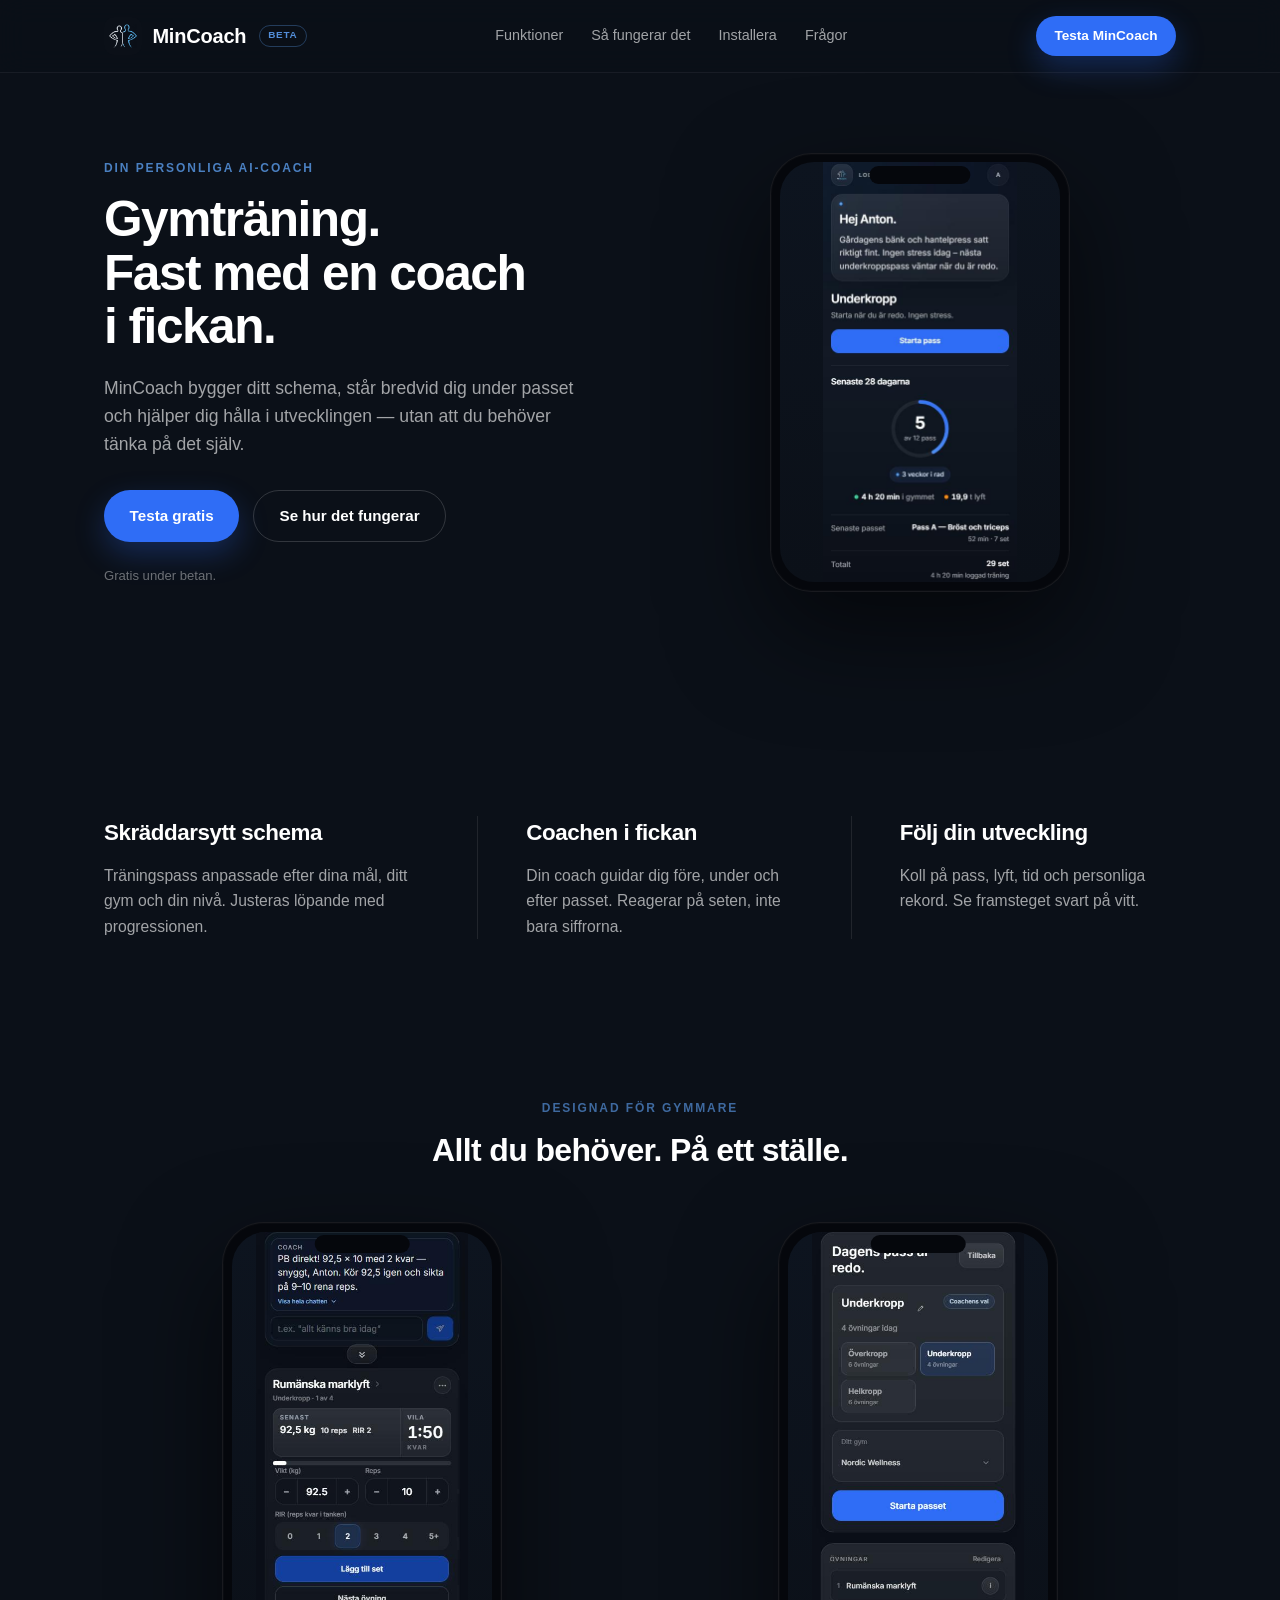
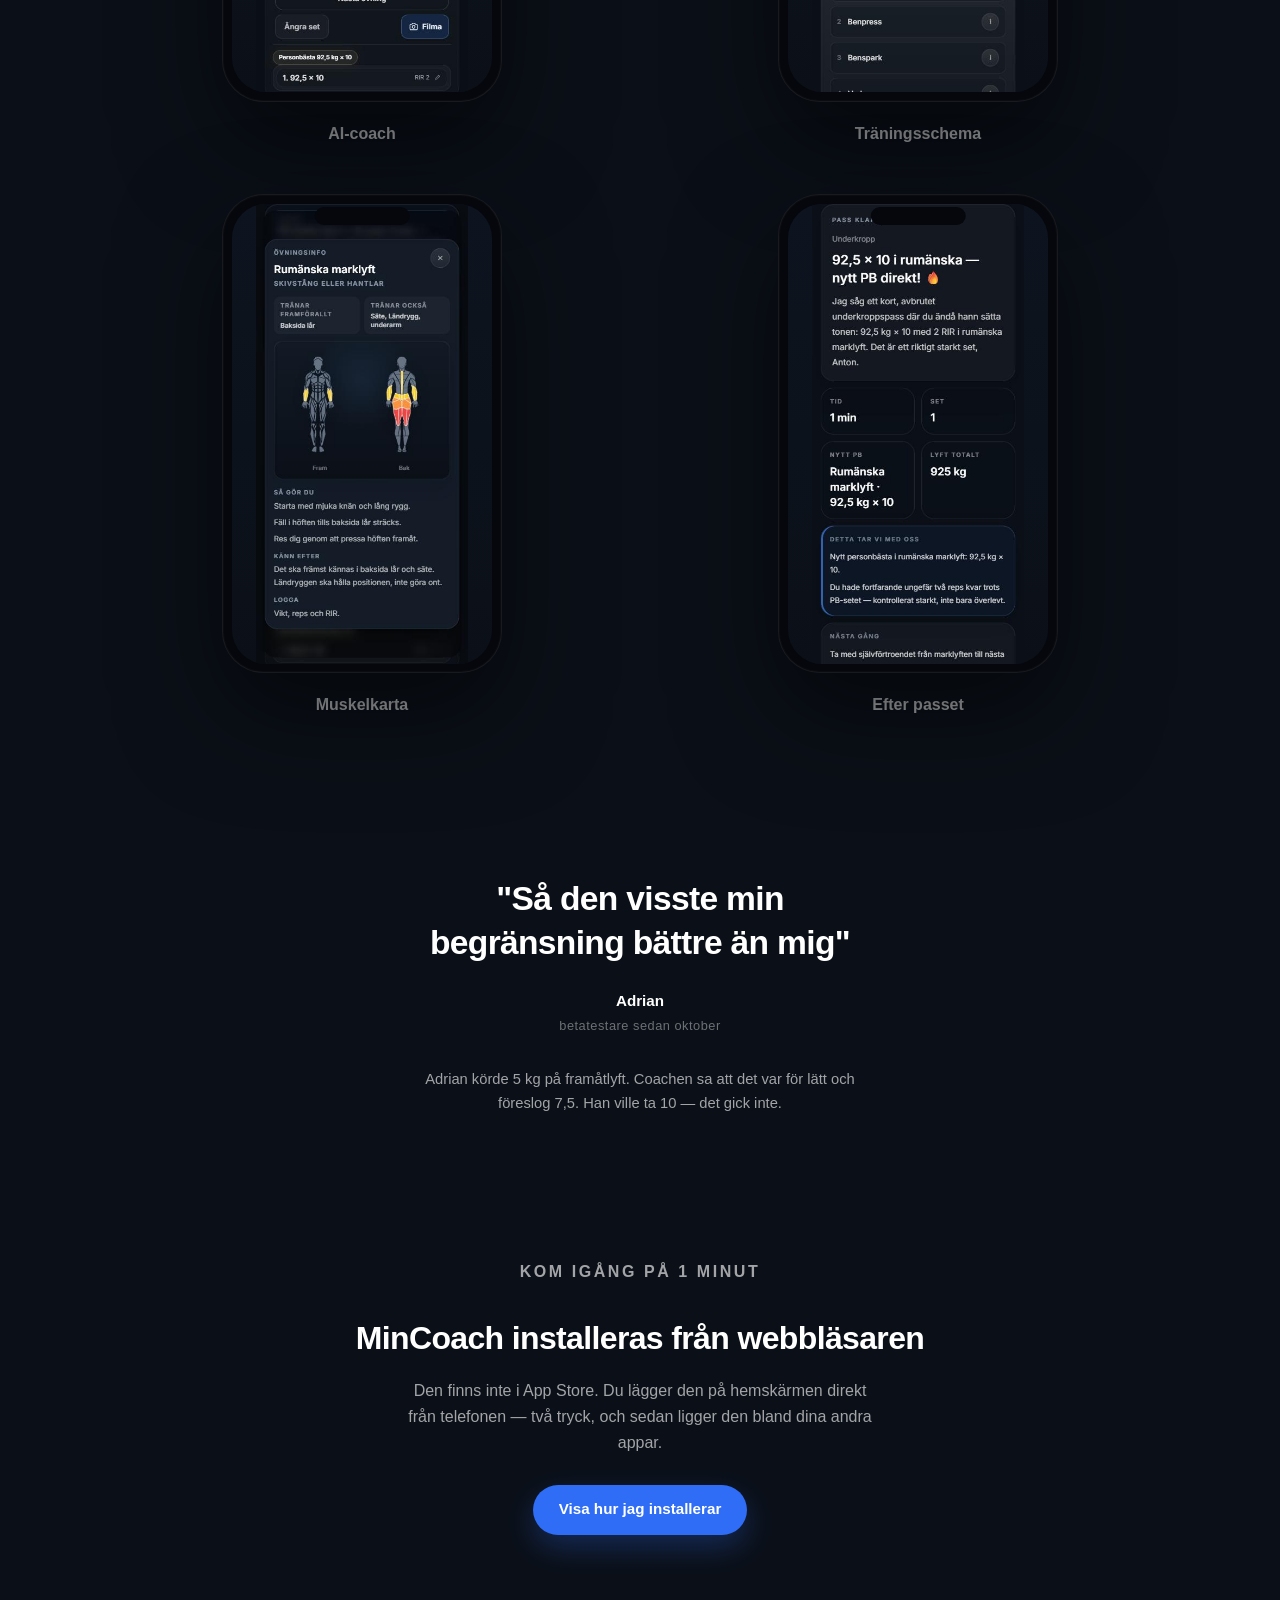
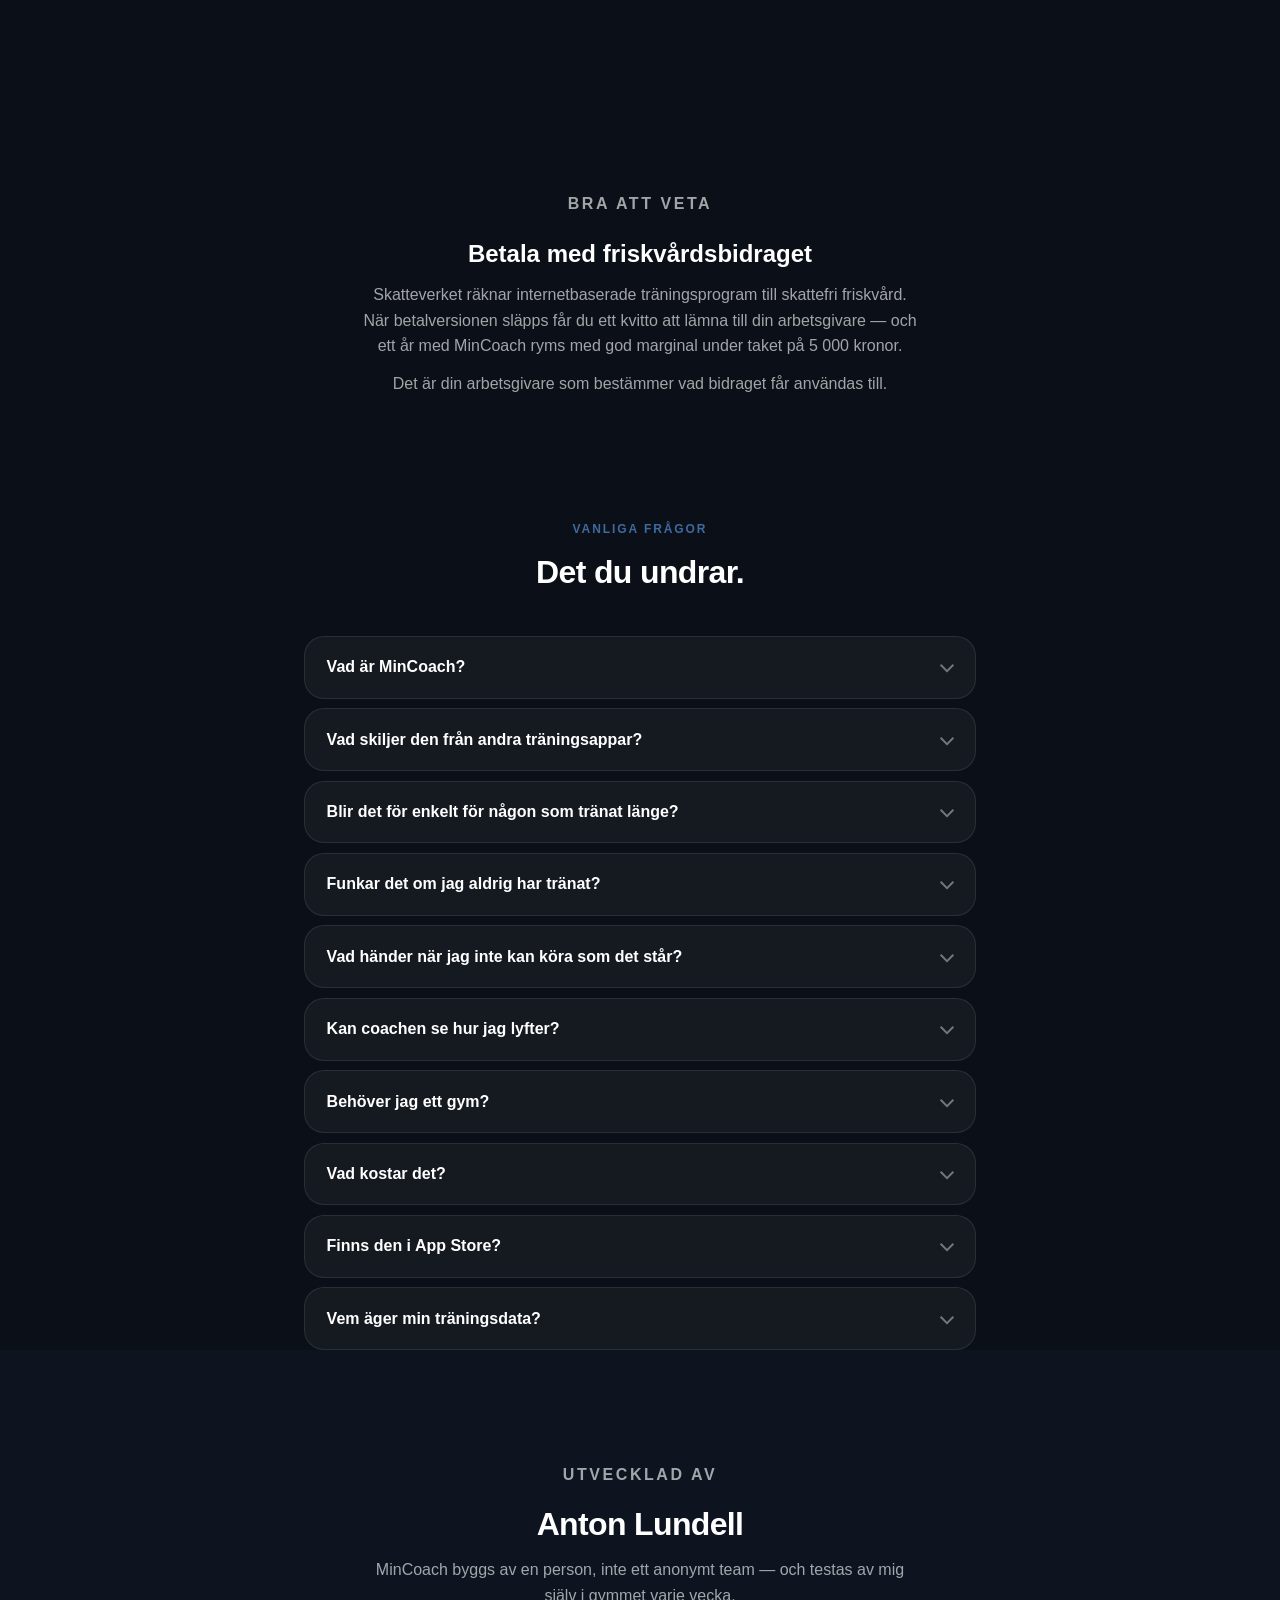
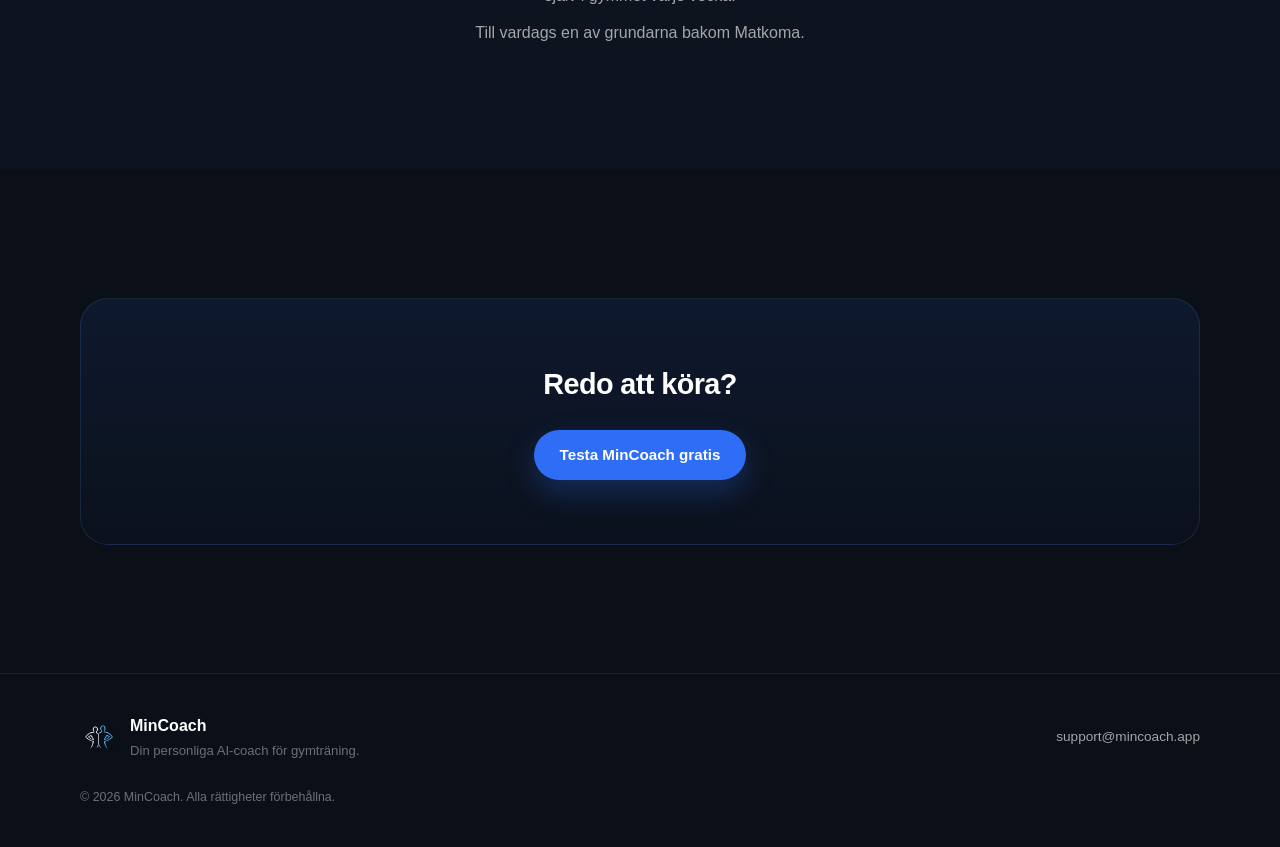
==== commit 1b60f572: "Installationen får en egen sida, och Adrians citat blir ett omdöme Startsidans knappar gick rakt in " ====
--- a/index.html
+++ b/index.html
@@ -20,10 +20,10 @@
       <nav class="nav-links">
         <a href="#funktioner">Funktioner</a>
         <a href="#skarmdumpar">Så fungerar det</a>
-        <a href="#installera">Installera</a>
+        <a href="installera.html">Installera</a>
         <a href="#fragor">Frågor</a>
       </nav>
-      <a href="https://app.mincoach.app" class="btn btn-primary btn-small">Testa MinCoach</a>
+      <a href="installera.html" class="btn btn-primary btn-small">Testa MinCoach</a>
     </div>
   </header>
 
@@ -38,7 +38,7 @@
           hjälper dig hålla i utvecklingen — utan att du behöver tänka på det själv.
         </p>
         <div class="hero-actions">
-          <a href="https://app.mincoach.app" class="btn btn-primary">Testa gratis</a>
+          <a href="installera.html" class="btn btn-primary">Testa gratis</a>
           <a href="#skarmdumpar" class="btn btn-secondary">Se hur det fungerar</a>
         </div>
         <p class="hero-trust">Gratis under betan.</p>
@@ -116,28 +116,30 @@
       </div>
     </section>
 
-    <section id="installera" class="install">
+    <section class="omdome">
+      <figure class="omdome-inner">
+        <blockquote>
+          <p>"Så den visste min begränsning bättre än mig"</p>
+        </blockquote>
+        <figcaption>
+          <span class="omdome-namn">Adrian</span>
+          <span class="omdome-roll">betatestare sedan oktober</span>
+        </figcaption>
+        <p class="omdome-bakgrund">
+          Adrian körde 5 kg på framåtlyft. Coachen sa att det var för lätt och
+          föreslog 7,5. Han ville ta 10 — det gick inte.
+        </p>
+      </figure>
+    </section>
+
+    <section id="installera" class="install-hanvisning">
       <p class="section-eyebrow">Kom igång på 1 minut</p>
-      <h2>Installera MinCoach som en app</h2>
-
-      <div class="install-grid">
-        <div class="install-col">
-          <h3>iPhone (iOS)</h3>
-          <ol class="steps">
-            <li><span class="step-num">1</span><span>Öppna MinCoach i <strong>Safari</strong> och tryck på Dela-ikonen</span></li>
-            <li><span class="step-num">2</span><span>Välj <strong>"Lägg till på hemskärmen"</strong></span></li>
-            <li><span class="step-num">3</span><span>Klart — MinCoach ligger nu på din hemskärm</span></li>
-          </ol>
-        </div>
-        <div class="install-col">
-          <h3>Android</h3>
-          <ol class="steps">
-            <li><span class="step-num">1</span><span>Öppna MinCoach i Chrome och tryck på menyn (⋮)</span></li>
-            <li><span class="step-num">2</span><span>Välj <strong>"Installera app"</strong> eller <strong>"Lägg till på hemskärmen"</strong></span></li>
-            <li><span class="step-num">3</span><span>Klart — MinCoach ligger nu på din hemskärm</span></li>
-          </ol>
-        </div>
-      </div>
+      <h2>MinCoach installeras från webbläsaren</h2>
+      <p>
+        Den finns inte i App Store. Du lägger den på hemskärmen direkt från
+        telefonen — två tryck, och sedan ligger den bland dina andra appar.
+      </p>
+      <a href="installera.html" class="btn btn-primary">Visa hur jag installerar</a>
     </section>
 
     <section class="friskvard">
@@ -162,134 +164,69 @@
 
       <div class="faq-list">
         <details class="faq-item">
-          <summary>Vad är MinCoach egentligen?</summary>
-          <div class="faq-body">
-            <p>
-              En coach, inte en träningsdagbok. Den bygger ditt schema, följer
-              med in i gymmet och säger något om setet du just gjorde — i stället
-              för att bara spara siffran.
-            </p>
-          </div>
-        </details>
-
+          <summary>Vad är MinCoach?</summary>
+          <div class="faq-body">
+            <p>En coach, inte en träningsdagbok. Den bygger ditt schema, följer med in i gymmet och säger något om setet du just gjorde.</p>
+          </div>
+        </details>
         <details class="faq-item">
           <summary>Vad skiljer den från andra träningsappar?</summary>
           <div class="faq-body">
-            <p>
-              De flesta appar bygger ett program och lämnar dig sedan ensam med
-              det. MinCoach står kvar under passet. Den ser att du fick två reps
-              mer än sist, att marginalen krympte på tredje setet, att du står i
-              ett annat gym idag — och svarar på det, medan du står där.
-            </p>
-          </div>
-        </details>
-
+            <p>De flesta bygger ett program och lämnar dig med det. MinCoach står kvar under passet — den ser vad som hände i setet du nyss loggade och svarar på det, medan du står där.</p>
+          </div>
+        </details>
+        <details class="faq-item">
+          <summary>Blir det för enkelt för någon som tränat länge?</summary>
+          <div class="faq-body">
+            <p>Nej. Coachen förenklar inte, den kalibrerar. Den läser dina faktiska set och lägger vikten efter vad du klarar den dagen.</p>
+            <p>Däremot höjer den aldrig två steg på en gång, hur gärna du än vill. Ett steg är rätt oftare än en gissning.</p>
+          </div>
+        </details>
         <details class="faq-item">
           <summary>Funkar det om jag aldrig har tränat?</summary>
           <div class="faq-body">
-            <p>
-              Du behöver inte kunna något om program, progression eller
-              periodisering. Det är coachens jobb, och den förklarar varför den
-              gör som den gör om du frågar.
-            </p>
-            <p>
-              En sak får du lära dig: efter varje set frågar coachen hur många
-              reps du hade kvar. I början gissar man. Det är helt okej — det är
-              så man lär sig känna skillnad på tungt och nästan slut.
-            </p>
-          </div>
-        </details>
-
-        <details class="faq-item">
-          <summary>Jag har tränat i flera år. Blir det för enkelt?</summary>
-          <div class="faq-body">
-            <p>
-              En av betatestarna har tränat länge. Han körde fem kilo på ett
-              framåtlyft, coachen sa att det var för lätt och föreslog 7,5. Han
-              ville ta tio. Det gick inte.
-            </p>
-            <blockquote class="faq-quote">
-              <p>"Så den visste min begränsning bättre än mig 😂"</p>
-              <cite>Adrian, betatestare</cite>
-            </blockquote>
-          </div>
-        </details>
-
-        <details class="faq-item">
-          <summary>Vad händer om jag inte kan köra som det står?</summary>
-          <div class="faq-body">
-            <p>
-              Maskinen är upptagen, axeln känns konstig, du har bara fyrtio
-              minuter. Säg det till coachen — den justerar hellre passet än låter
-              dig hoppa över det.
-            </p>
-            <p>
-              Schemat är ett förslag, inte ett kontrakt.
-            </p>
-          </div>
-        </details>
-
+            <p>Du behöver inte kunna något om program, progression eller periodisering. Det är coachens jobb, och den förklarar gärna varför den gör som den gör.</p>
+            <p>En sak får du lära dig: efter varje set frågar coachen hur många reps du hade kvar. I början gissar man. Det är så man lär sig.</p>
+          </div>
+        </details>
+        <details class="faq-item">
+          <summary>Vad händer när jag inte kan köra som det står?</summary>
+          <div class="faq-body">
+            <p>Maskinen är upptagen, axeln känns konstig, du har bara fyrtio minuter. Säg det till coachen.</p>
+            <p>Schemat är ett förslag, inte ett kontrakt.</p>
+          </div>
+        </details>
         <details class="faq-item">
           <summary>Kan coachen se hur jag lyfter?</summary>
           <div class="faq-body">
-            <p>
-              Ja. Det finns en kameraknapp i passet — filma ett set, så tittar
-              coachen på det och säger vad den ser.
-            </p>
-            <p>
-              Klippet sparas aldrig. Coachen ser det en gång, skriver sin
-              kommentar, och sedan är det borta.
-            </p>
-          </div>
-        </details>
-
+            <p>Ja. Filma ett set med kameraknappen i passet, så säger coachen vad den ser.</p>
+            <p>Klippet sparas aldrig. Det visas en gång, sedan är det borta.</p>
+          </div>
+        </details>
         <details class="faq-item">
           <summary>Behöver jag ett gym?</summary>
           <div class="faq-body">
-            <p>
-              Nej. Berätta vilken utrustning du har, så bygger coachen efter det
-              — hemma, i ett litet gym eller på ett stort. Tränar du på flera
-              ställen håller den isär vikterna per gym.
-            </p>
-          </div>
-        </details>
-
+            <p>Nej. Berätta vilken utrustning du har, så bygger coachen efter den. Tränar du på flera ställen håller den isär vikterna per gym.</p>
+          </div>
+        </details>
         <details class="faq-item">
           <summary>Vad kostar det?</summary>
           <div class="faq-body">
-            <p>
-              Just nu ingenting. MinCoach är i beta, och betan är gratis.
-            </p>
-            <p>
-              När betalversionen kommer säger vi till i god tid — ingen ska bli
-              överraskad av en faktura. Och den kan betalas med
-              friskvårdsbidraget.
-            </p>
-          </div>
-        </details>
-
+            <p>Ingenting under betan.</p>
+            <p>När betalversionen kommer säger vi till i god tid, och den kan betalas med friskvårdsbidraget.</p>
+          </div>
+        </details>
         <details class="faq-item">
           <summary>Finns den i App Store?</summary>
           <div class="faq-body">
-            <p>
-              Nej, och den behöver inte vara det. MinCoach körs i webbläsaren och
-              läggs till på hemskärmen — sedan ser den ut och känns som vilken
-              app som helst. Instruktionerna står längre upp på sidan.
-            </p>
-          </div>
-        </details>
-
-        <details class="faq-item">
-          <summary>Vad händer med min träningsdata?</summary>
-          <div class="faq-body">
-            <p>
-              Den är din. Du kan när som helst hämta ut allt eller radera allt
-              under Inställningar → Konto.
-            </p>
-            <p>
-              Har du frågor om hur vi hanterar uppgifter, mejla
-              <a href="mailto:support@mincoach.app">support@mincoach.app</a>.
-            </p>
+            <p>Nej. MinCoach körs i webbläsaren och läggs till på hemskärmen — sedan beter den sig som vilken app som helst. Instruktionerna står längre upp.</p>
+          </div>
+        </details>
+        <details class="faq-item">
+          <summary>Vem äger min träningsdata?</summary>
+          <div class="faq-body">
+            <p>Du. Hämta ut allt eller radera allt under Inställningar → Konto.</p>
+            <p>Frågor om hur vi hanterar uppgifter: <a href="mailto:support@mincoach.app">support@mincoach.app</a>.</p>
           </div>
         </details>
       </div>
@@ -306,7 +243,7 @@
 
     <section class="cta-band">
       <h2>Redo att köra?</h2>
-      <a href="https://app.mincoach.app" class="btn btn-primary">Testa MinCoach gratis</a>
+      <a href="installera.html" class="btn btn-primary">Testa MinCoach gratis</a>
     </section>
 
   </main>
--- a/styles.css
+++ b/styles.css
@@ -16,6 +16,10 @@
 
 * { box-sizing: border-box; }
 
+/* Egna display-regler slar annars ut hidden-attributet: varningen och
+   "Annan enhet?" syntes for alla, aven nar skriptet hallit dem dolda. */
+[hidden] { display: none !important; }
+
 html { scroll-behavior: smooth; }
 
 #funktioner, #skarmdumpar, #installera, #fragor {
@@ -587,15 +591,49 @@
 
 .faq-body a { color: var(--accent-hover); text-decoration: underline; text-underline-offset: 2px; }
 
-.faq-quote {
-  margin: 1.1rem 0 0;
-  padding: 0 0 0 1rem;
-  border-left: 2px solid var(--accent);
-}
-
-.faq-quote p { color: var(--text); font-size: 1rem; margin: 0 0 0.35rem; }
-
-.faq-quote cite { font-style: normal; font-size: 0.85rem; color: var(--text-faint); }
+/* ---------- Omdöme ---------- */
+
+/* Ett riktigt citat, med luft omkring. Det låg först inbakat i ett FAQ-svar
+   och läste då som reklam — "en av våra användare tyckte…". Ett omdöme ska
+   stå för sig självt, med namn, och med den kontext som gör det begripligt. */
+
+.omdome { padding: 0 1.5rem 9rem; }
+
+.omdome-inner { max-width: 640px; margin: 0 auto; text-align: center; }
+
+.omdome blockquote { margin: 0; }
+
+.omdome blockquote p {
+  font-size: clamp(1.5rem, 4.4vw, 2.1rem);
+  font-weight: 600;
+  line-height: 1.3;
+  letter-spacing: -0.02em;
+  margin: 0;
+  text-wrap: balance;
+}
+
+.omdome figcaption {
+  margin-top: 1.6rem;
+  display: flex;
+  flex-direction: column;
+  gap: 0.15rem;
+}
+
+.omdome-namn { font-size: 0.95rem; font-weight: 600; }
+
+.omdome-roll {
+  font-size: 0.8rem;
+  color: var(--text-faint);
+  letter-spacing: 0.04em;
+}
+
+.omdome-bakgrund {
+  margin: 2rem auto 0;
+  max-width: 440px;
+  font-size: 0.92rem;
+  line-height: 1.65;
+  color: var(--text-muted);
+}
 
 /* ---------- Friskvård ---------- */
 
@@ -695,3 +733,308 @@
 @media (max-width: 480px) {
   .phone-lg { width: 240px; }
 }
+
+/* ---------- Installationsguiden (installera.html) ---------- */
+
+/* Egen sida i stället för ett stycke på startsidan. Den som trycker
+   "Testa MinCoach" ska få veta att appen installeras från webbläsaren —
+   annars tror man att en flik i Safari är hela produkten. */
+
+.guide-topp {
+  max-width: 640px;
+  margin: 0 auto;
+  padding-top: 4.5rem;
+  text-align: center;
+}
+
+.guide-topp h1 {
+  font-size: clamp(2rem, 6.5vw, 2.7rem);
+  letter-spacing: -0.03em;
+  line-height: 1.12;
+  margin: 0 0 1.1rem;
+}
+
+.guide-ingress {
+  color: var(--text-muted);
+  font-size: 1.05rem;
+  line-height: 1.6;
+  margin: 0;
+}
+
+/* --- Varför --- */
+
+.guide-varfor { margin: 4.5rem auto 0; max-width: 640px; }
+
+.varfor-inner {
+  background: var(--card);
+  border: 1px solid var(--card-border);
+  border-radius: var(--radius-lg);
+  padding: 2.25rem;
+}
+
+.varfor-inner h2 {
+  font-size: 1.15rem;
+  margin: 0 0 1.5rem;
+  letter-spacing: -0.01em;
+}
+
+.varfor-lista { list-style: none; margin: 0; padding: 0; display: grid; gap: 1.35rem; }
+
+.varfor-lista li {
+  font-size: 0.95rem;
+  line-height: 1.6;
+  color: var(--text-muted);
+  padding-left: 1.5rem;
+  position: relative;
+}
+
+.varfor-lista strong { color: var(--text); font-weight: 600; display: block; }
+
+/* Bock i stället för punkt: det här är vad man vinner, inte en uppräkning. */
+.varfor-lista li::before {
+  content: "";
+  position: absolute;
+  left: 0;
+  top: 0.45rem;
+  width: 0.5rem;
+  height: 0.28rem;
+  border-left: 2px solid var(--accent-hover);
+  border-bottom: 2px solid var(--accent-hover);
+  transform: rotate(-45deg);
+}
+
+.varfor-not {
+  margin: 1.75rem 0 0;
+  padding-top: 1.35rem;
+  border-top: 1px solid var(--card-border);
+  font-size: 0.87rem;
+  color: var(--text-faint);
+  line-height: 1.6;
+}
+
+/* --- Stegen --- */
+
+.guide-steg { max-width: 640px; margin: 4.5rem auto 0; }
+
+.guide-enhet {
+  text-align: center;
+  font-size: 0.85rem;
+  color: var(--text-faint);
+  margin: 0 0 1.25rem;
+}
+
+.guide-kort-lista { display: grid; gap: 1rem; }
+
+.guide-kort {
+  background: var(--card);
+  border: 1px solid var(--card-border);
+  border-radius: var(--radius-lg);
+  padding: 2rem;
+}
+
+/* Med JS visas bara kortet för telefonen man står med. Resten ligger kvar
+   bakom "Annan enhet?" — tre parallella listor gör det svårare, inte lättare. */
+.har-js .guide-kort:not(.ar-din) { display: none; }
+
+.guide-kort.ar-din { border-color: rgba(96, 165, 250, 0.3); }
+
+.kort-topp { margin-bottom: 1.75rem; }
+
+.kort-plattform {
+  font-size: 0.72rem;
+  font-weight: 700;
+  text-transform: uppercase;
+  letter-spacing: 0.16em;
+  color: rgba(96, 165, 250, 0.65);
+}
+
+.kort-topp h2 { font-size: 1.35rem; margin: 0.35rem 0 0; letter-spacing: -0.02em; }
+
+.kort-varning {
+  background: rgba(247, 144, 9, 0.09);
+  border: 1px solid rgba(247, 144, 9, 0.28);
+  border-radius: var(--radius-md);
+  padding: 1.1rem 1.25rem;
+  margin-bottom: 1.75rem;
+  font-size: 0.9rem;
+  line-height: 1.6;
+  color: var(--text-muted);
+}
+
+.kort-varning strong { display: block; color: #fbbf5c; margin-bottom: 0.3rem; }
+.kort-varning span strong { display: inline; color: var(--text); }
+
+.guide-stegen { list-style: none; margin: 0; padding: 0; display: grid; gap: 1.6rem; }
+
+.guide-stegen li { display: flex; gap: 1rem; align-items: flex-start; }
+
+.steg-nr {
+  flex: 0 0 auto;
+  width: 1.75rem;
+  height: 1.75rem;
+  border-radius: 999px;
+  background: rgba(47, 109, 246, 0.16);
+  border: 1px solid rgba(96, 165, 250, 0.3);
+  color: #9cc0ff;
+  font-size: 0.8rem;
+  font-weight: 700;
+  display: flex;
+  align-items: center;
+  justify-content: center;
+}
+
+.steg-text { flex: 1 1 auto; min-width: 0; padding-top: 0.15rem; }
+
+.steg-text p { margin: 0; font-size: 0.95rem; line-height: 1.6; color: var(--text-muted); }
+.steg-text strong { color: var(--text); font-weight: 600; }
+
+/* --- Ritade knappar --- */
+
+/* Ikonerna är ritade, inte skärmdumpade: en skärmdump är en annan telefon,
+   på ett annat språk, och åldras med varje iOS-version. */
+
+.knappbild { display: flex; align-items: center; gap: 0.7rem; margin-top: 0.9rem; }
+
+.ios-knapp,
+.android-knapp {
+  display: inline-flex;
+  align-items: center;
+  justify-content: center;
+  width: 2.5rem;
+  height: 2.5rem;
+  border-radius: 0.7rem;
+  background: rgba(255, 255, 255, 0.07);
+  border: 1px solid rgba(255, 255, 255, 0.13);
+  color: #6aa2ff;
+}
+
+.android-knapp { color: rgba(255, 255, 255, 0.82); }
+
+.ios-knapp svg,
+.android-knapp svg { width: 1.3rem; height: 1.3rem; }
+
+.knappbild-text { font-size: 0.82rem; color: var(--text-faint); }
+
+/* --- Delningsark / meny --- */
+
+.ark {
+  margin-top: 0.9rem;
+  border-radius: var(--radius-sm);
+  border: 1px solid rgba(255, 255, 255, 0.1);
+  background: rgba(255, 255, 255, 0.04);
+  overflow: hidden;
+}
+
+.ark-rad {
+  display: flex;
+  align-items: center;
+  justify-content: space-between;
+  gap: 1rem;
+  padding: 0.8rem 1rem;
+  font-size: 0.88rem;
+  color: var(--text-faint);
+  border-bottom: 1px solid rgba(255, 255, 255, 0.06);
+}
+
+.ark-rad:last-child { border-bottom: none; }
+
+.ark-meny .ark-rad { justify-content: flex-start; }
+
+.ark-rad-vald {
+  background: rgba(47, 109, 246, 0.14);
+  color: var(--text);
+  font-weight: 600;
+  box-shadow: inset 2px 0 0 var(--accent);
+}
+
+.ark-ikon { display: inline-flex; color: currentColor; opacity: 0.85; }
+.ark-ikon svg { width: 1.1rem; height: 1.1rem; }
+
+.guide-visa-alla {
+  display: block;
+  margin: 1.5rem auto 0;
+  background: none;
+  border: none;
+  color: var(--text-faint);
+  font-family: inherit;
+  font-size: 0.85rem;
+  cursor: pointer;
+  padding: 0.5rem 0.75rem;
+  text-decoration: underline;
+  text-underline-offset: 3px;
+}
+
+.guide-visa-alla:hover { color: var(--text); }
+
+/* --- Dator --- */
+
+.dator-text p { margin: 0 0 0.9rem; font-size: 0.95rem; line-height: 1.6; color: var(--text-muted); }
+
+.dator-adress {
+  font-size: 1.25rem;
+  font-weight: 600;
+  color: var(--text);
+  letter-spacing: -0.01em;
+}
+
+.dator-not { font-size: 0.85rem; color: var(--text-faint); margin-bottom: 0; }
+.dator-not a { color: var(--accent-hover); text-decoration: underline; text-underline-offset: 2px; }
+
+/* --- Resultatet --- */
+
+.guide-resultat { max-width: 640px; margin: 4.5rem auto 0; }
+
+.resultat-inner {
+  display: flex;
+  align-items: center;
+  gap: 1.75rem;
+  background: linear-gradient(180deg, rgba(47, 109, 246, 0.09), rgba(47, 109, 246, 0.02));
+  border: 1px solid rgba(96, 165, 250, 0.14);
+  border-radius: var(--radius-lg);
+  padding: 2rem;
+}
+
+.hemskarm { flex: 0 0 auto; text-align: center; }
+
+.hemskarm-ikon {
+  width: 4.5rem;
+  height: 4.5rem;
+  border-radius: 1.15rem;
+  overflow: hidden;
+  box-shadow: 0 14px 30px rgba(0, 0, 0, 0.45);
+}
+
+.hemskarm-ikon img { width: 100%; height: 100%; display: block; object-fit: cover; }
+
+.hemskarm-namn { display: block; margin-top: 0.5rem; font-size: 0.75rem; color: var(--text-muted); }
+
+.resultat-text h2 { font-size: 1.15rem; margin: 0 0 0.6rem; letter-spacing: -0.01em; }
+.resultat-text p { margin: 0; font-size: 0.93rem; line-height: 1.6; color: var(--text-muted); }
+
+/* --- Krångel --- */
+
+.guide-krangel { max-width: 640px; margin: 4.5rem auto 0; }
+.guide-krangel h2 { font-size: 1.5rem; margin: 0 0 1.5rem; letter-spacing: -0.02em; text-align: center; }
+
+.cta-not { margin: 1rem 0 0; font-size: 0.85rem; color: var(--text-faint); }
+
+/* --- Startsidans hänvisning hit --- */
+
+.install-hanvisning { max-width: 640px; margin: 0 auto 9rem; text-align: center; }
+
+.install-hanvisning h2 { font-size: 2rem; letter-spacing: -0.02em; margin: 0 0 1rem; }
+
+.install-hanvisning p {
+  color: var(--text-muted);
+  font-size: 1rem;
+  line-height: 1.65;
+  margin: 0 auto 1.75rem;
+  max-width: 480px;
+}
+
+@media (max-width: 640px) {
+  .guide-topp { padding-top: 3rem; }
+  .varfor-inner,
+  .guide-kort { padding: 1.6rem; }
+  .resultat-inner { flex-direction: column; text-align: center; gap: 1.35rem; padding: 2rem 1.6rem; }
+}
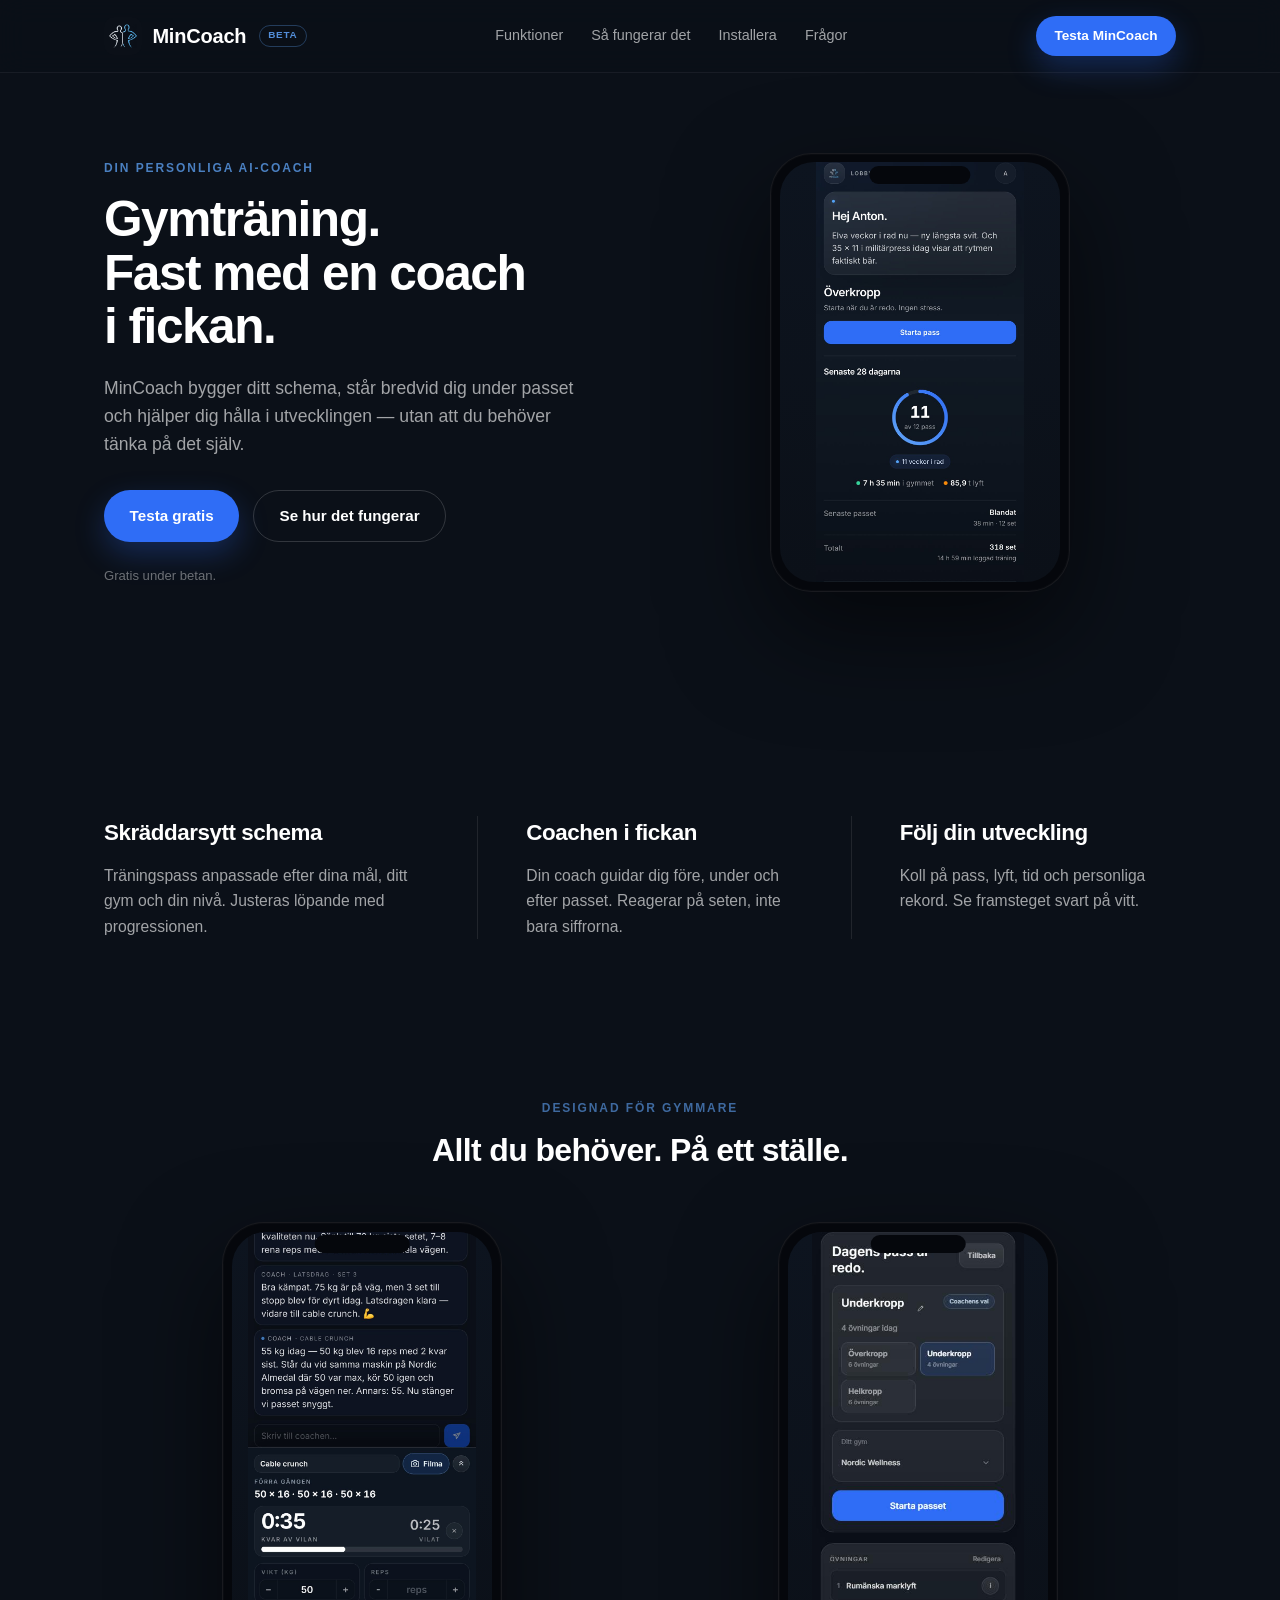
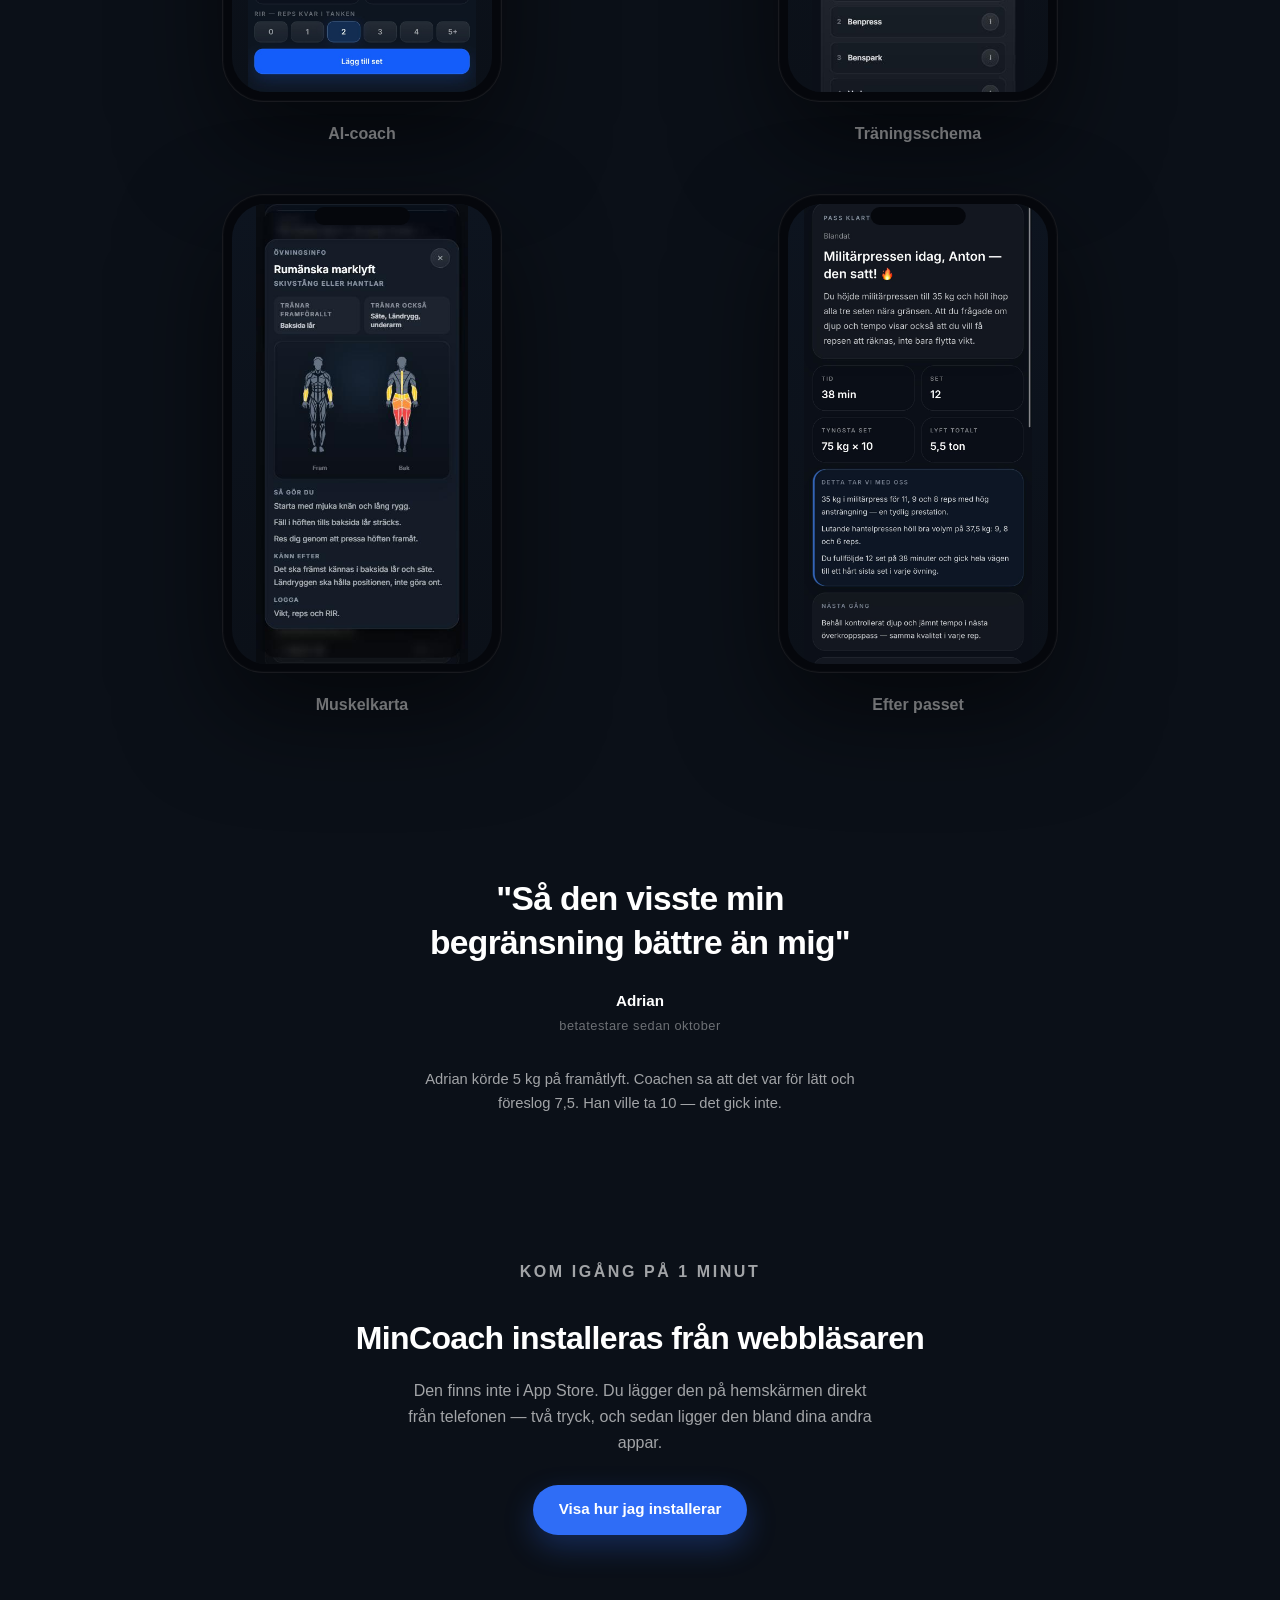
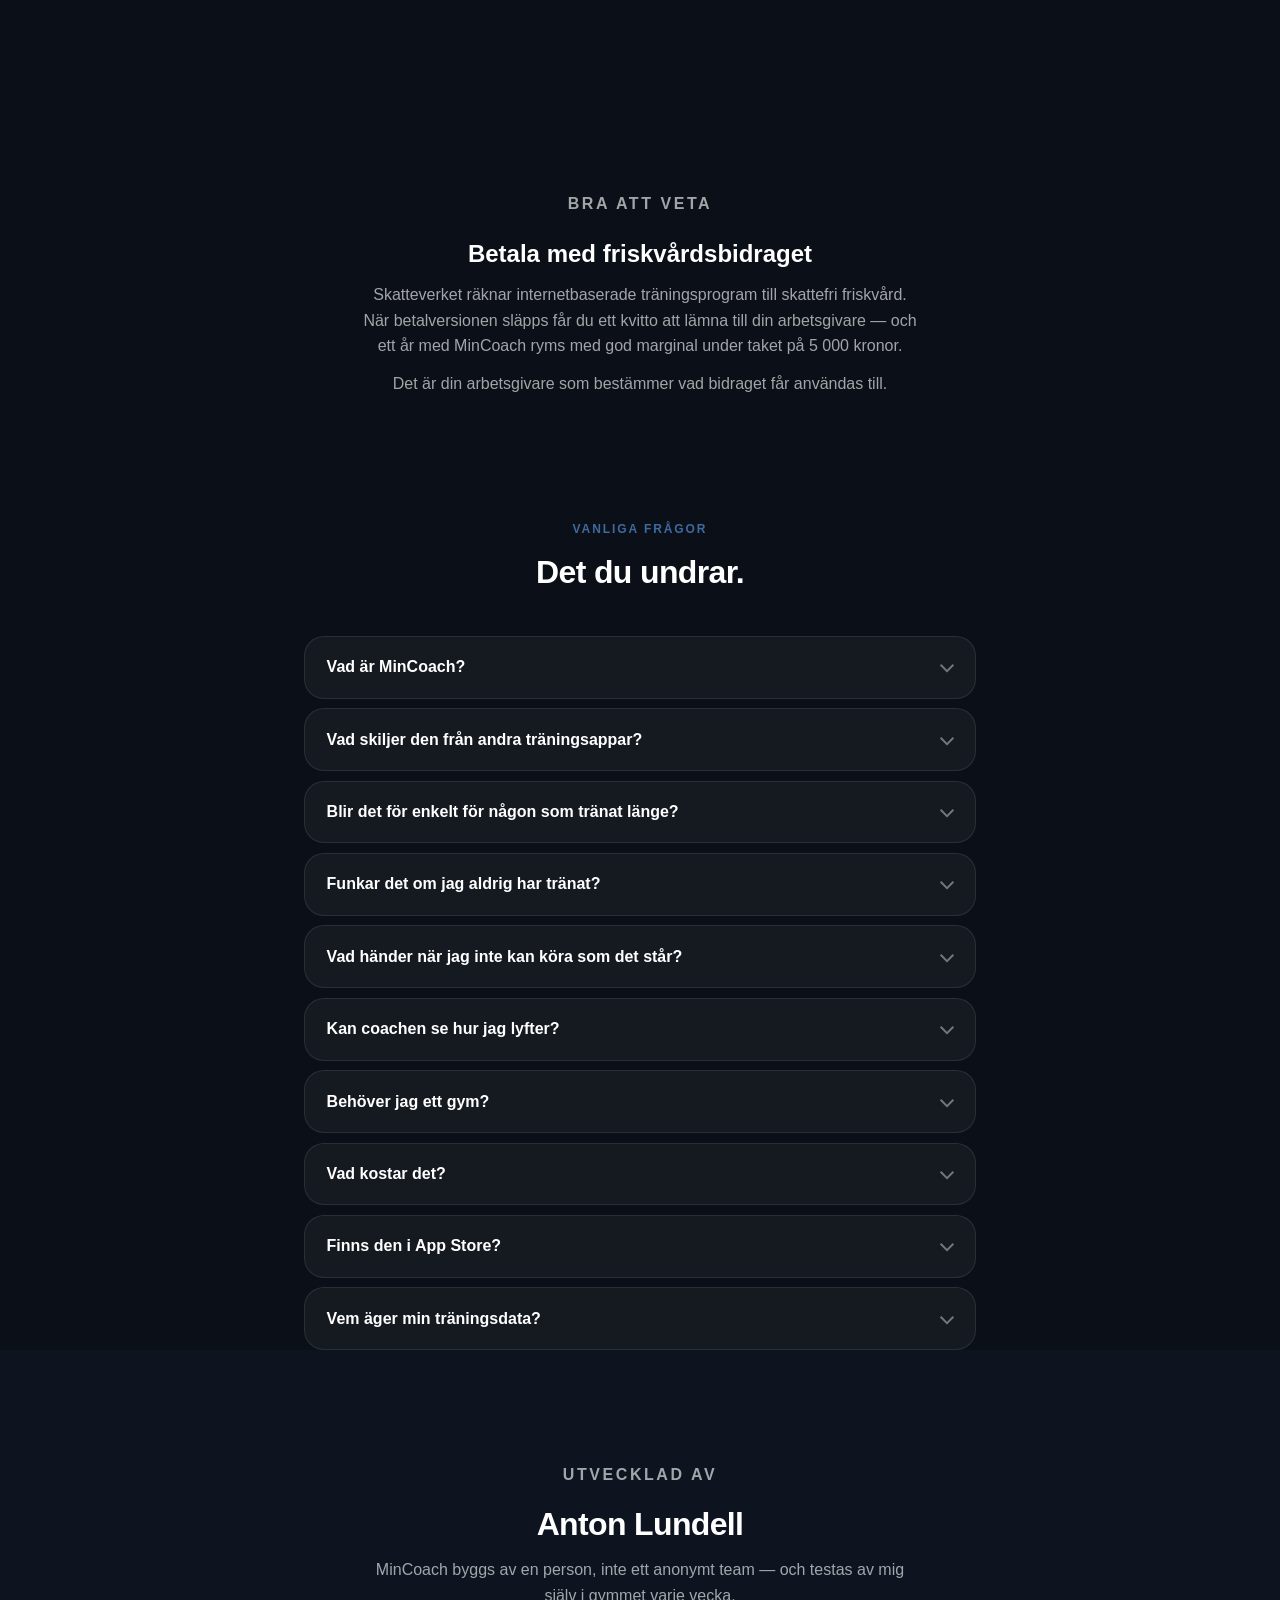
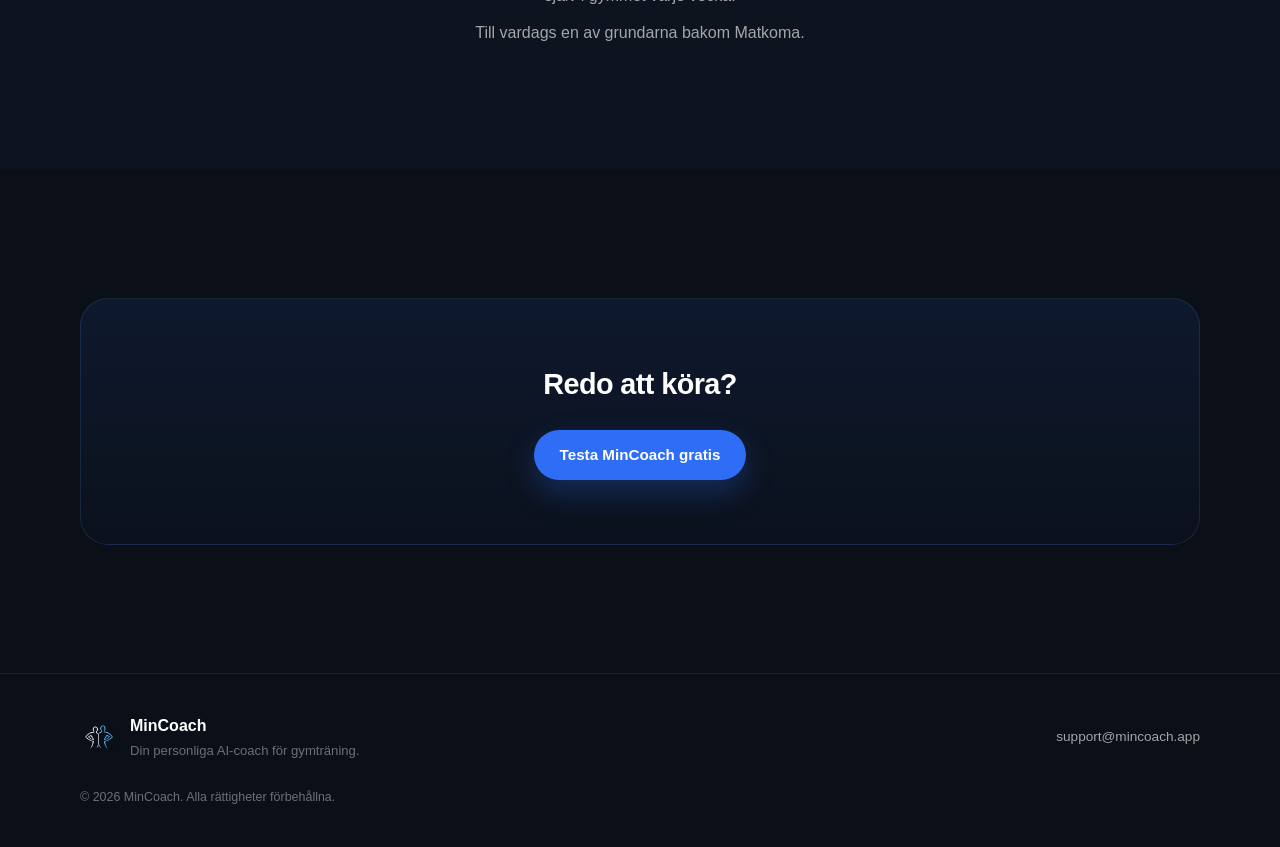
==== commit 5e232000: "Äkta skärmbilder från ett riktigt pass Den gamla sammanfattningen sa TID 1 min, SET 1 och coachtexte" ====
--- a/index.html
+++ b/index.html
@@ -48,7 +48,7 @@
         <div class="phone phone-lg">
           <div class="phone-notch"></div>
           <div class="screen screen-real">
-            <img src="assets/screenshots/hero-lobby.jpg" alt="MinCoach lobby: coachen hälsar och sammanfattar senaste 28 dagarna" />
+            <img src="assets/screenshots/hero-lobby.jpg" alt="MinCoach lobby: coachen hälsar, elva veckor i rad och senaste 28 dagarna sammanfattade" />
           </div>
         </div>
       </div>
@@ -78,7 +78,7 @@
           <div class="phone phone-sm">
             <div class="phone-notch"></div>
             <div class="screen screen-mini screen-real">
-              <img src="assets/screenshots/ai-coach.jpg" alt="Coachen reagerar på ett nytt personbästa mitt i passet" />
+              <img src="assets/screenshots/ai-coach.jpg" alt="Coachen väljer nästa vikt mitt i passet och minns vad maskinen maxar på ett annat gym" />
             </div>
           </div>
           <figcaption>AI-coach</figcaption>
@@ -108,7 +108,7 @@
           <div class="phone phone-sm">
             <div class="phone-notch"></div>
             <div class="screen screen-mini screen-real">
-              <img src="assets/screenshots/sammanfattning.jpg" alt="Sammanfattning efter passet med nytt personbästa och vad vi tar med oss" />
+              <img src="assets/screenshots/sammanfattning.jpg" alt="Sammanfattning efter passet: 38 minuter, 12 set, 5,5 ton och vad vi tar med oss" />
             </div>
           </div>
           <figcaption>Efter passet</figcaption>
